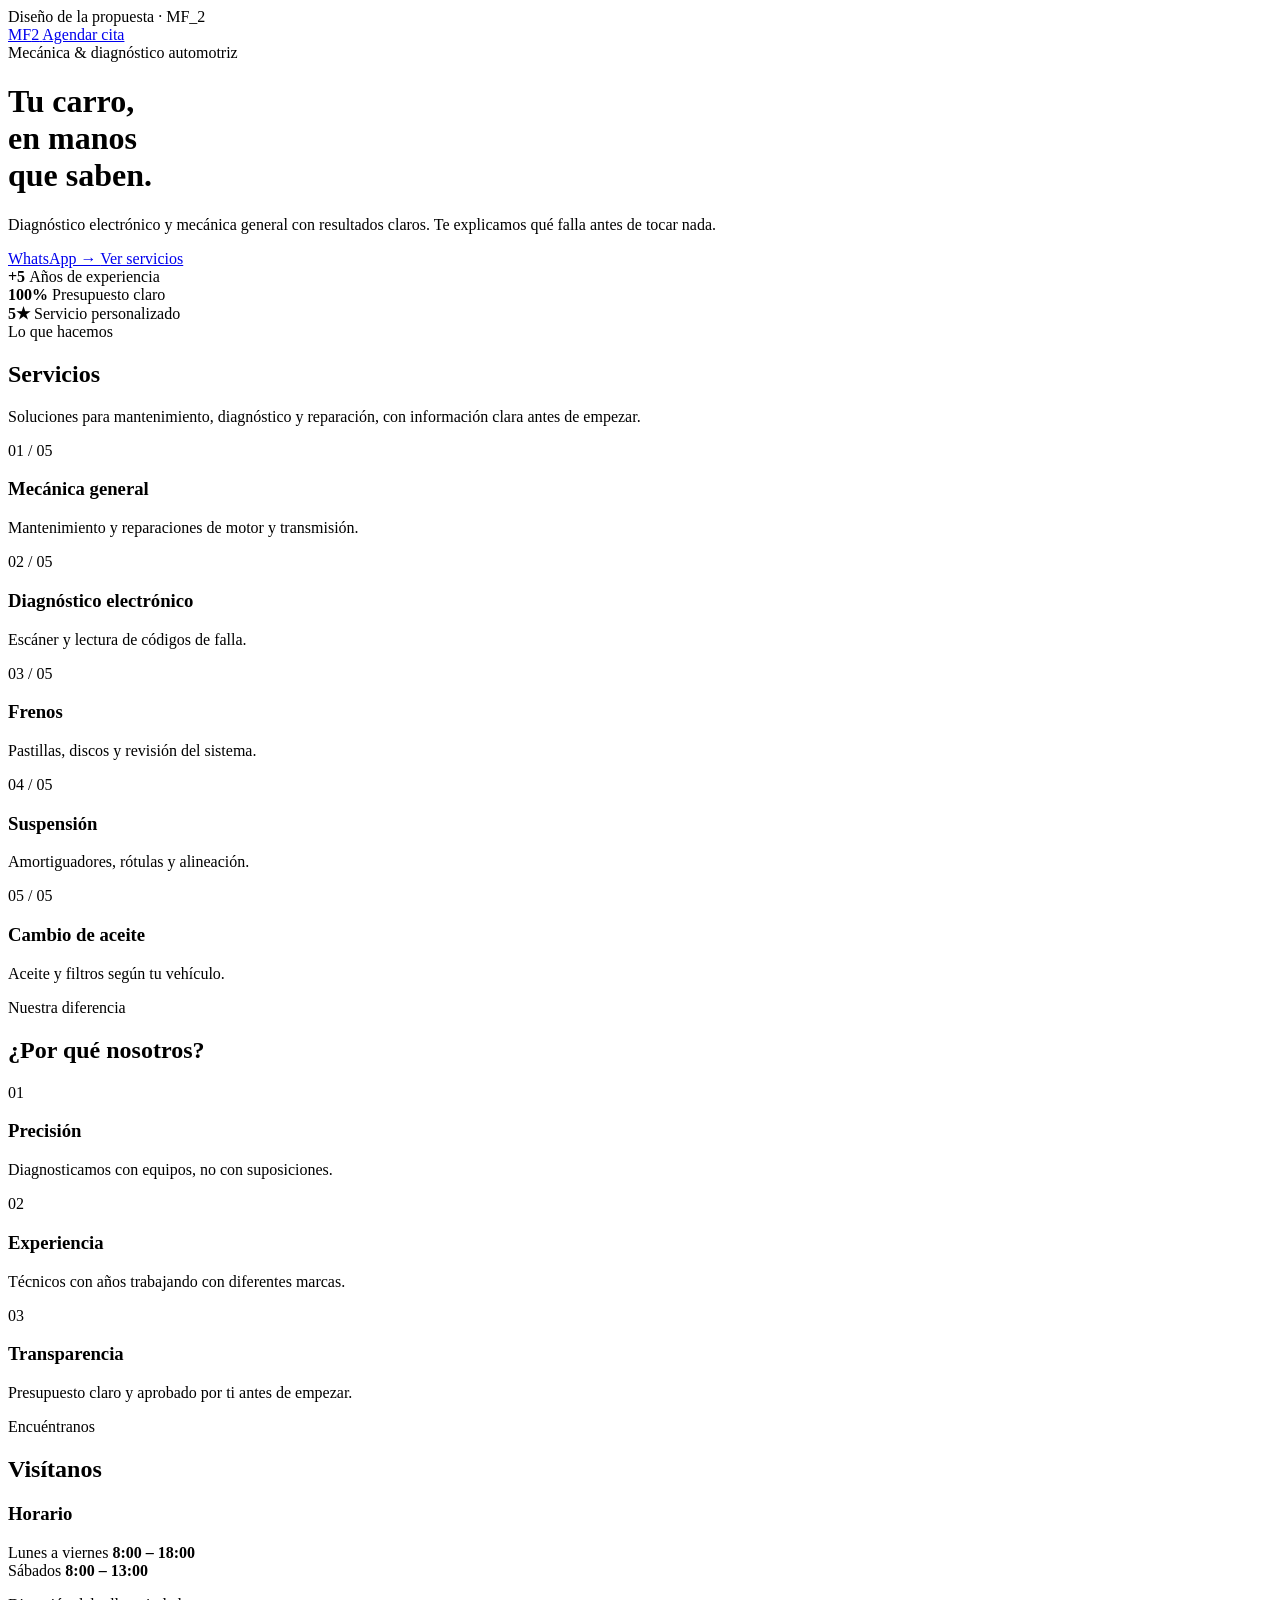
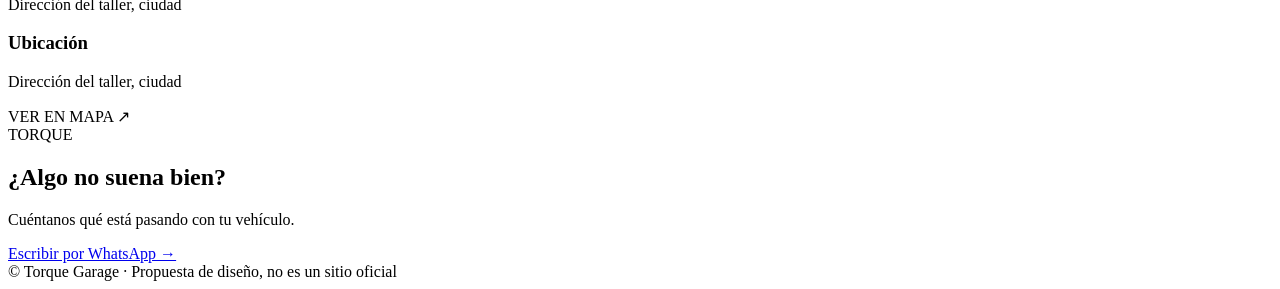
==== Mf2/index.html @ 6dcf3746 "Actualizar index.html con nuevo diseño y agregar archivo style.css" ====
<!DOCTYPE html>
<html lang="es">
<head>
    <meta charset="UTF-8">
    <meta
        name="viewport"
        content="width=device-width, initial-scale=1.0">
    <title>Torque Garage | Taller Automotriz</title>
    <!-- Google Fonts -->
    <link
        href="https://fonts.googleapis.com/css2?family=Barlow+Condensed:ital,wght@1,700;1,800&family=Barlow:wght@400;500;600;700&display=swap"
        rel="stylesheet">

    <!-- ENLACE -->
    <link rel="stylesheet" href="styles/style.css">
    <link rel="icon" href="../Mf2/imagenes/image.svg" type="icons/svg">
</head>
<body>

    <!-- AVISO -->
    <div class="tag">
        Diseño de la propuesta · MF_2
    </div>

    <!-- =========================
         HERO
    ========================== -->
<header class="hero">
    <div class="container">
        <nav class="navbar">
            <a href="#" class="logo">
                    MF<span>2</span>
                    </a>
                <a href="#contacto"
                    class="btn btn-outline">
                    Agendar cita
                    </a>
</nav>
            <div class="hero-content">
                <div class="eyebrow">
                    <span></span>
                    Mecánica & diagnóstico automotriz
                </div>
<h1>
    Tu carro,
    <br>
    en manos
    <br>
    que saben.
</h1>
                <p>
                    Diagnóstico electrónico y mecánica general
                    con resultados claros. Te explicamos qué
                    falla antes de tocar nada.
                </p>
<div class="hero-buttons">
                    <a href="#contacto"class="btn">
                        WhatsApp → 
                    </a>
                    <a href="#servicios"class="btn btn-outline">
                        Ver servicios
                    </a>
</div>

<div class="hero-stats">
<div class="stat">
<strong>
+5
</strong>
<span>
Años de experiencia
</span>
</div>
<div class="stat">

<strong>
100%
</strong>

<span>
 Presupuesto claro
</span>
</div>
                    <div class="stat">
                        <strong>
                            5★
                        </strong>
                        <span>
                            Servicio personalizado
                        </span>
                    </div>
                </div>
            </div>
        </div>
    </header>
    <!-- =========================
         SERVICIOS
    ========================== -->
    <section id="servicios" class="section">
        <div class="container">
            <div class="section-header">
                <div>
                    <div class="section-kicker">
                        Lo que hacemos
                    </div>
                    <h2>
                        Servicios
                    </h2>
                </div>
                <p>
                    Soluciones para mantenimiento,
                    diagnóstico y reparación, con
                    información clara antes de empezar.
                </p>
            </div>
            <div class="services-grid">
                <!-- SERVICIO 1 -->
        <article class="service-card">
                    <div class="service-number">
                        01 / 05
        </div>
<h3>
Mecánica general
</h3>
                    <p>
                        Mantenimiento y reparaciones
                        de motor y transmisión.
                    </p>
                </article>
                <!-- SERVICIO 2 -->

                <article class="service-card">

                    <div class="service-number">
                        02 / 05
                    </div>

                    <h3>
                        Diagnóstico electrónico
                    </h3>

                    <p>
                        Escáner y lectura de códigos
                        de falla.
                    </p>

                </article>



                <!-- SERVICIO 3 -->

                <article class="service-card">

                    <div class="service-number">
                        03 / 05
                    </div>

                    <h3>
                        Frenos
                    </h3>

                    <p>
                        Pastillas, discos y revisión
                        del sistema.
                    </p>

                </article>



                <!-- SERVICIO 4 -->

                <article class="service-card">

                    <div class="service-number">
                        04 / 05
                    </div>

                    <h3>
                        Suspensión
                    </h3>

                    <p>
                        Amortiguadores, rótulas
                        y alineación.
                    </p>

                </article>



                <!-- SERVICIO 5 -->

                <article class="service-card">

                    <div class="service-number">
                        05 / 05
                    </div>

                    <h3>
                        Cambio de aceite
                    </h3>

                    <p>
                        Aceite y filtros según
                        tu vehículo.
                    </p>

                </article>

            </div>

        </div>

    </section>



    <!-- =========================
         POR QUÉ NOSOTROS
    ========================== -->

    <section class="why-section">

        <div class="container">

            <div class="section-header">

                <div>

                    <div class="section-kicker">
                        Nuestra diferencia
                    </div>

                    <h2>
                        ¿Por qué nosotros?
                    </h2>

                </div>

            </div>


            <div class="why-grid">


                <!-- PRECISIÓN -->

                <article class="why-card">

                    <div class="why-icon">
                        01
                    </div>

                    <h3>
                        Precisión
                    </h3>

                    <p>
                        Diagnosticamos con equipos,
                        no con suposiciones.
                    </p>

                </article>



                <!-- EXPERIENCIA -->

                <article class="why-card">

                    <div class="why-icon">
                        02
                    </div>

                    <h3>
                        Experiencia
                    </h3>

                    <p>
                        Técnicos con años trabajando
                        con diferentes marcas.
                    </p>

                </article>



                <!-- TRANSPARENCIA -->

                <article class="why-card">

                    <div class="why-icon">
                        03
                    </div>

                    <h3>
                        Transparencia
                    </h3>

                    <p>
                        Presupuesto claro y aprobado
                        por ti antes de empezar.
                    </p>

                </article>

            </div>

        </div>

    </section>



    <!-- =========================
         UBICACIÓN
    ========================== -->

    <section class="section">

        <div class="container">

            <div class="section-header">

                <div>

                    <div class="section-kicker">
                        Encuéntranos
                    </div>

                    <h2>
                        Visítanos
                    </h2>

                </div>

            </div>


            <div class="location-grid">


                <!-- HORARIO -->

                <div class="location-card">

                    <h3>
                        Horario
                    </h3>


                    <div class="hours-row">

                        <span>
                            Lunes a viernes
                        </span>

                        <strong>
                            8:00 – 18:00
                        </strong>

                    </div>


                    <div class="hours-row">

                        <span>
                            Sábados
                        </span>

                        <strong>
                            8:00 – 13:00
                        </strong>

                    </div>


                    <p class="address">
                        Dirección del taller,
                        ciudad
                    </p>

                </div>



                <!-- MAPA -->

                <div class="location-card">

                    <h3>
                        Ubicación
                    </h3>

                    <p>
                        Dirección del taller, ciudad
                    </p>


                    <div class="map">

                        <span>
                            VER EN MAPA ↗
                        </span>

                    </div>

                </div>

            </div>

        </div>

    </section>



    <!-- =========================
         CTA
    ========================== -->

    <section
        id="contacto"
        class="contact-section"
    >

        <div class="contact-background">
            TORQUE
        </div>


        <div class="contact-content">

            <h2>
                ¿Algo no suena bien?
            </h2>

            <p>
                Cuéntanos qué está pasando
                con tu vehículo.
            </p>


            <a
                href="#"
                class="btn btn-dark"
            >
                Escribir por WhatsApp →
            </a>

        </div>

    </section>



    <!-- =========================
         FOOTER
    ========================== -->

    <footer>

        © Torque Garage ·
        Propuesta de diseño,
        no es un sitio oficial

    </footer>


</body>
</html>
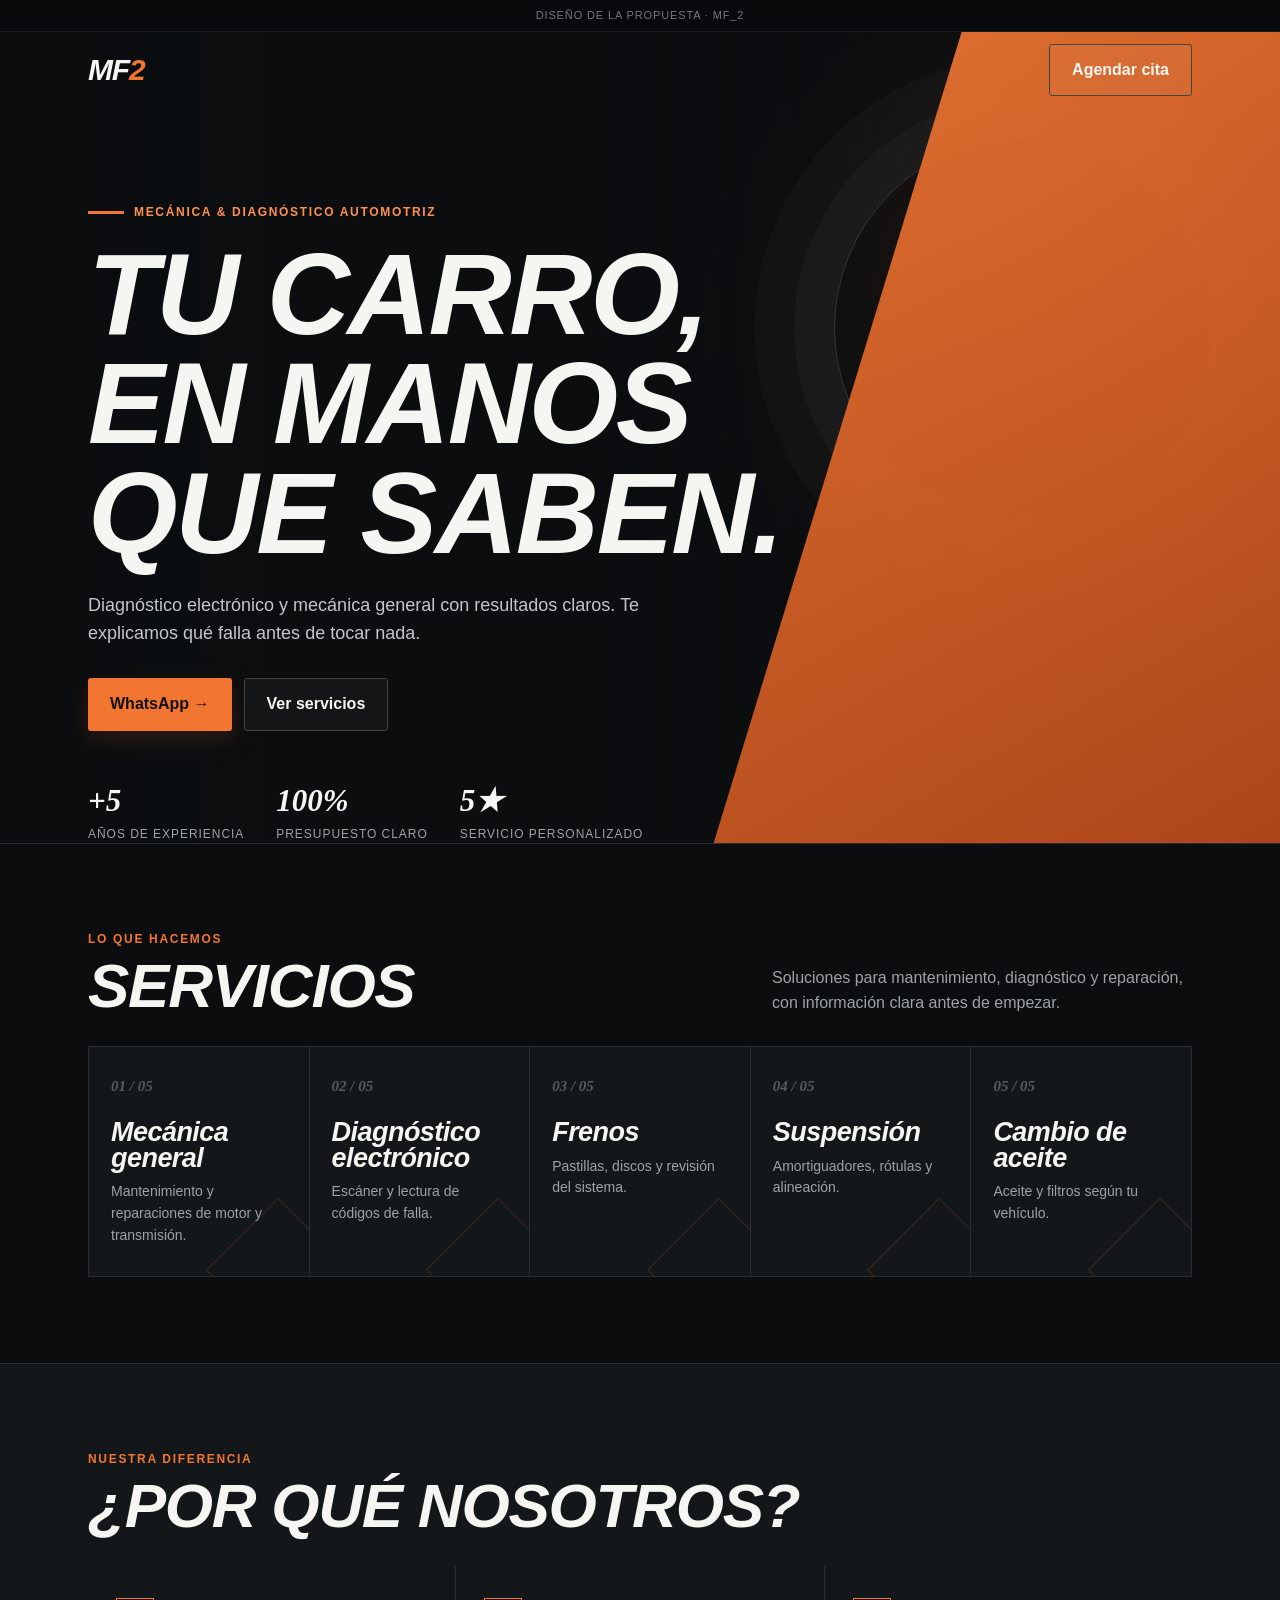
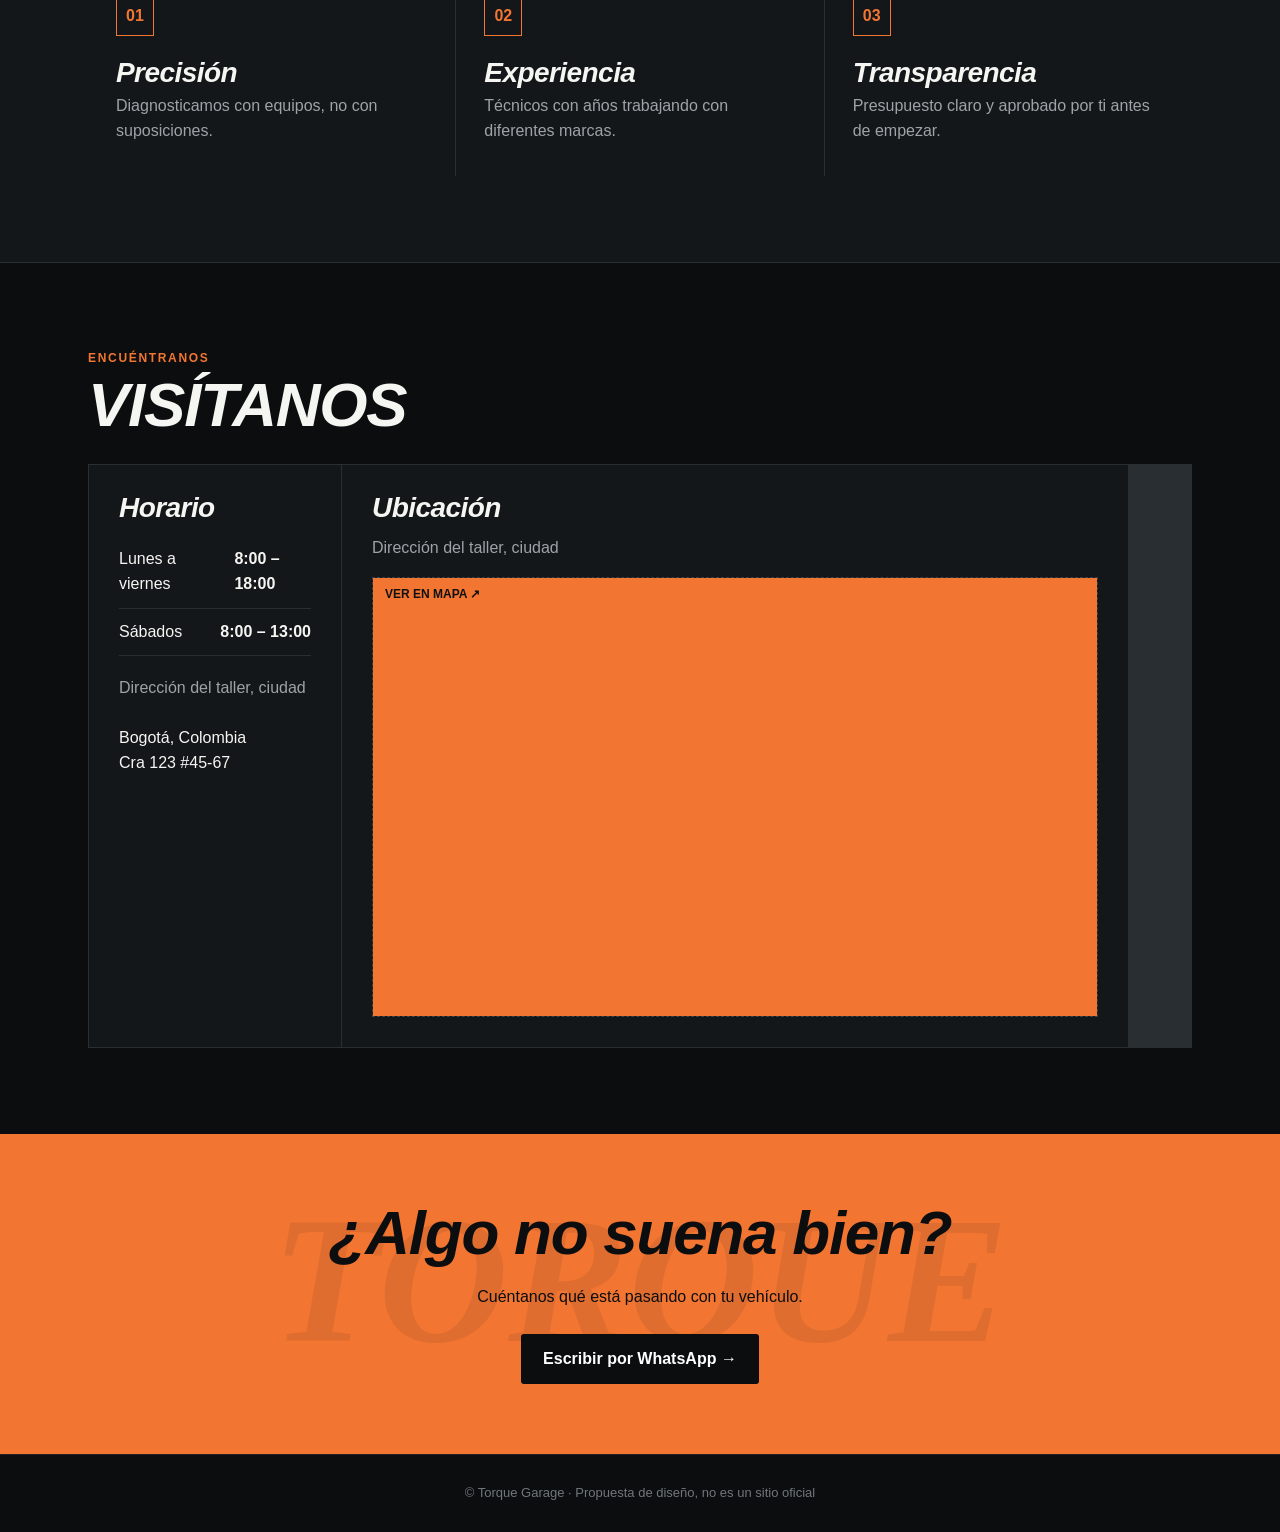
==== commit 0683931e: "Agregar información de dirección y mapa en index.html; crear archivo style.css con estilos básicos" ====
--- a/Mf2/index.html
+++ b/Mf2/index.html
@@ -375,13 +375,13 @@
                         </strong>
 
                     </div>
-
-
                     <p class="address">
                         Dirección del taller,
                         ciudad
                     </p>
-
+<br>
+Bogotá, Colombia <br>
+Cra 123 #45-67
                 </div>
 
 
@@ -402,7 +402,7 @@
                     <div class="map">
 
                         <span>
-                            VER EN MAPA ↗
+                            VER EN MAPA ↗ <iframe src="https://www.google.com/maps/embed?pb=!1m18!1m12!1m3!1d1988.3838237009804!2d-74.07922847239607!3d4.635493489822781!2m3!1f0!2f0!3f0!3m2!1i1024!2i768!4f13.1!3m3!1m2!1s0x8e3f9b5182e9b003%3A0x90d0dc656c34ad9d!2sParque%20Belalc%C3%A1zar%202!5e0!3m2!1ses!2sco!4v1790888974955!5m2!1ses!2sco" width="700" height="400" style="border:0;" allowfullscreen="" loading="lazy" referrerpolicy="strict-origin-when-cross-origin"></iframe>
                         </span>
 
                     </div>
@@ -443,15 +443,10 @@
             </p>
 
 
-            <a
-                href="#"
-                class="btn btn-dark"
-            >
+            <a href="https://www.google.com/?hl=es"class="btn btn-dark">
                 Escribir por WhatsApp →
             </a>
-
-        </div>
-
+        </div>
     </section>
 
 
--- a/Mf2/styles/style.css
+++ b/Mf2/styles/style.css
@@ -0,0 +1,1244 @@
+/* =========================================
+   VARIABLES
+========================================= */
+
+:root {
+
+    --bg: #0b0d0f;
+
+    --panel: #14171a;
+
+    --panel-light: #191d21;
+
+    --text: #f5f5f2;
+
+    --muted: #9da3a8;
+
+    --orange: #f27632;
+
+    --orange-light: #ff914d;
+
+    --line: #292e33;
+
+    --dark: #0b0d0f;
+
+    --max-width: 1160px;
+}
+
+
+/* =========================================
+   RESET
+========================================= */
+
+* {
+    box-sizing: border-box;
+    margin: 0;
+    padding: 0;
+}
+
+
+html {
+    scroll-behavior: smooth;
+    scroll-padding-top: 80px;
+}
+
+
+body {
+
+    background: var(--bg);
+
+    color: var(--text);
+
+    font-family:
+        'Barlow',
+        Arial,
+        sans-serif;
+
+    font-size: 16px;
+
+    line-height: 1.55;
+}
+
+
+a {
+    text-decoration: none;
+    color: inherit;
+}
+
+
+img {
+    max-width: 100%;
+    display: block;
+}
+
+
+/* =========================================
+   TYPOGRAPHY
+========================================= */
+
+h1,
+h2,
+h3 {
+
+    font-family:
+        'Barlow Condensed',
+        Arial Narrow,
+        sans-serif;
+
+    font-style: italic;
+
+    font-weight: 800;
+
+    line-height: .95;
+
+    letter-spacing: -.02em;
+}
+
+
+/* =========================================
+   CONTAINER
+========================================= */
+
+.container {
+
+    width: 100%;
+
+    max-width: var(--max-width);
+
+    margin: 0 auto;
+
+    padding-left: 28px;
+    padding-right: 28px;
+}
+
+
+/* =========================================
+   TOP TAG
+========================================= */
+
+.tag {
+
+    background: #08090a;
+
+    color: #73797e;
+
+    text-align: center;
+
+    text-transform: uppercase;
+
+    letter-spacing: .08em;
+
+    font-size: 11px;
+
+    padding: 7px;
+
+    border-bottom:
+        1px solid #1b1e21;
+}
+
+
+/* =========================================
+   NAVBAR
+========================================= */
+
+.navbar {
+
+    height: 76px;
+
+    display: flex;
+
+    align-items: center;
+
+    justify-content: space-between;
+
+    position: relative;
+
+    z-index: 10;
+}
+
+
+.logo {
+
+    font-family:
+        'Barlow Condensed',
+        sans-serif;
+
+    font-style: italic;
+
+    font-weight: 800;
+
+    font-size: 30px;
+
+    letter-spacing: -.04em;
+}
+
+
+.logo span {
+
+    color: var(--orange);
+}
+
+
+/* =========================================
+   BUTTONS
+========================================= */
+
+.btn {
+
+    display: inline-flex;
+
+    align-items: center;
+
+    justify-content: center;
+
+    gap: 8px;
+
+    padding:
+        13px 22px;
+
+    background: var(--orange);
+
+    color: #111;
+
+    border-radius: 3px;
+
+    font-weight: 700;
+
+    transition:
+        .2s ease;
+
+    box-shadow:
+        0 8px 24px
+        rgba(242,118,50,.15);
+}
+
+
+.btn:hover {
+
+    background:
+        var(--orange-light);
+
+    transform:
+        translateY(-2px);
+}
+
+
+.btn-outline {
+
+    background:
+        rgba(255,255,255,.03);
+
+    color: var(--text);
+
+    border:
+        1px solid #444;
+
+    box-shadow: none;
+}
+
+
+.btn-outline:hover {
+
+    background: #22272b;
+}
+
+
+.btn-dark {
+
+    background:
+        var(--dark);
+
+    color: white;
+
+    box-shadow: none;
+}
+
+
+/* =========================================
+   HERO
+========================================= */
+
+.hero {
+
+    position: relative;
+
+    overflow: hidden;
+
+    min-height: 620px;
+
+    border-bottom:
+        1px solid var(--line);
+
+    background:
+
+        linear-gradient(
+            90deg,
+            rgba(11,13,15,.98) 0%,
+            rgba(11,13,15,.90) 48%,
+            rgba(11,13,15,.20) 100%
+        ),
+
+        radial-gradient(
+            circle at 82% 35%,
+            rgba(242,118,50,.20),
+            transparent 30%
+        );
+}
+
+
+/* ORANGE SHAPE */
+
+.hero::after {
+
+    content: "";
+
+    position: absolute;
+
+    right: -10%;
+
+    top: 0;
+
+    bottom: -15%;
+
+    width: 46%;
+
+    background:
+        linear-gradient(
+            145deg,
+            var(--orange),
+            #b84717
+        );
+
+    transform:
+        skewX(-17deg);
+
+    opacity: .9;
+}
+
+
+/* CIRCLES */
+
+.hero::before {
+
+    content: "";
+
+    position: absolute;
+
+    right: 5%;
+
+    top: 105px;
+
+    width: 380px;
+
+    height: 380px;
+
+    border:
+        1px solid
+        rgba(255,255,255,.16);
+
+    border-radius: 50%;
+
+    box-shadow:
+
+        0 0 0 40px
+        rgba(255,255,255,.025),
+
+        0 0 0 80px
+        rgba(255,255,255,.018);
+}
+
+
+.hero-content {
+
+    position: relative;
+
+    z-index: 5;
+
+    max-width: 760px;
+
+    padding-top: 95px;
+}
+
+
+/* =========================================
+   EYEBROW
+========================================= */
+
+.eyebrow {
+
+    display: flex;
+
+    align-items: center;
+
+    gap: 10px;
+
+    color:
+        var(--orange-light);
+
+    text-transform: uppercase;
+
+    letter-spacing: .14em;
+
+    font-size: 12px;
+
+    font-weight: 700;
+
+    margin-bottom: 18px;
+}
+
+
+.eyebrow span {
+
+    width: 36px;
+
+    height: 3px;
+
+    background:
+        var(--orange);
+}
+
+
+/* =========================================
+   HERO TITLE
+========================================= */
+
+.hero h1 {
+
+    font-size:
+        clamp(
+            64px,
+            9vw,
+            116px
+        );
+
+    max-width: 8em;
+
+    text-transform: uppercase;
+}
+
+
+.hero p {
+
+    max-width: 590px;
+
+    margin:
+        24px 0 30px;
+
+    color: #c3c7ca;
+
+    font-size: 18px;
+}
+
+
+/* =========================================
+   HERO BUTTONS
+========================================= */
+
+.hero-buttons {
+
+    display: flex;
+
+    flex-wrap: wrap;
+
+    gap: 12px;
+}
+
+
+/* =========================================
+   HERO STATS
+========================================= */
+
+.hero-stats {
+
+    display: flex;
+
+    gap: 32px;
+
+    margin-top: 46px;
+}
+
+
+.stat strong {
+
+    display: block;
+
+    font-family:
+        'Barlow Condensed';
+
+    font-style: italic;
+
+    font-size: 31px;
+}
+
+
+.stat span {
+
+    display: block;
+
+    color:
+        var(--muted);
+
+    font-size: 12px;
+
+    text-transform: uppercase;
+
+    letter-spacing: .08em;
+}
+
+
+/* =========================================
+   SECTIONS
+========================================= */
+
+.section {
+
+    padding:
+        86px 0;
+}
+
+
+.section-header {
+
+    display: flex;
+
+    justify-content:
+        space-between;
+
+    align-items:
+        flex-end;
+
+    gap: 30px;
+
+    margin-bottom: 30px;
+}
+
+
+.section-kicker {
+
+    color:
+        var(--orange);
+
+    font-size: 12px;
+
+    font-weight: 700;
+
+    text-transform: uppercase;
+
+    letter-spacing: .14em;
+
+    margin-bottom: 8px;
+}
+
+
+.section-header h2 {
+
+    font-size:
+        clamp(
+            42px,
+            6vw,
+            62px
+        );
+
+    text-transform:
+        uppercase;
+}
+
+
+.section-header > p {
+
+    max-width: 420px;
+
+    color:
+        var(--muted);
+
+    margin: 0;
+}
+
+
+/* =========================================
+   SERVICES
+========================================= */
+
+.services-grid {
+
+    display: grid;
+
+    grid-template-columns:
+        repeat(5, 1fr);
+
+    gap: 1px;
+
+    background:
+        var(--line);
+
+    border:
+        1px solid var(--line);
+}
+
+
+.service-card {
+
+    position: relative;
+
+    background:
+        var(--panel);
+
+    padding:
+        28px 22px 30px;
+
+    min-height: 190px;
+
+    overflow: hidden;
+
+    transition:
+        .2s ease;
+}
+
+
+.service-card:hover {
+
+    background:
+        var(--panel-light);
+
+    transform:
+        translateY(-4px);
+}
+
+
+.service-card::after {
+
+    content: "";
+
+    position: absolute;
+
+    right: -20px;
+
+    bottom: -45px;
+
+    width: 100px;
+
+    height: 100px;
+
+    border:
+        1px solid
+        rgba(242,118,50,.18);
+
+    transform:
+        rotate(45deg);
+}
+
+
+.service-number {
+
+    color:
+        #555d63;
+
+    font-family:
+        'Barlow Condensed';
+
+    font-size: 15px;
+
+    font-weight: 800;
+
+    font-style: italic;
+
+    margin-bottom: 22px;
+}
+
+
+.service-card h3 {
+
+    font-size: 27px;
+
+    margin-bottom: 10px;
+}
+
+
+.service-card p {
+
+    color:
+        var(--muted);
+
+    font-size: 14px;
+}
+
+
+/* =========================================
+   WHY SECTION
+========================================= */
+
+.why-section {
+
+    background:
+        var(--panel);
+
+    border-top:
+        1px solid var(--line);
+
+    border-bottom:
+        1px solid var(--line);
+
+    padding:
+        86px 0;
+}
+
+
+.why-grid {
+
+    display: grid;
+
+    grid-template-columns:
+        repeat(3, 1fr);
+
+    gap: 1px;
+
+    background:
+        var(--line);
+}
+
+
+.why-card {
+
+    background:
+        var(--panel);
+
+    padding:
+        32px 28px;
+
+    min-height: 190px;
+}
+
+
+.why-icon {
+
+    width: 38px;
+
+    height: 38px;
+
+    display: grid;
+
+    place-items: center;
+
+    border:
+        1px solid
+        var(--orange);
+
+    color:
+        var(--orange);
+
+    font-weight: 800;
+
+    margin-bottom: 24px;
+}
+
+
+.why-card h3 {
+
+    font-size: 28px;
+
+    margin-bottom: 8px;
+}
+
+
+.why-card p {
+
+    color:
+        var(--muted);
+}
+
+
+/* =========================================
+   LOCATION
+========================================= */
+
+.location-grid {
+
+    display: grid;
+
+    grid-template-columns:
+        .8fr 1.2fr;
+
+    gap: 1px;
+
+    background:
+        var(--line);
+
+    border:
+        1px solid var(--line);
+}
+
+
+.location-card {
+
+    background:
+        var(--panel);
+
+    padding: 30px;
+}
+
+
+.location-card h3 {
+
+    font-size: 28px;
+
+    margin-bottom: 14px;
+}
+
+
+.location-card > p {
+
+    color:
+        var(--muted);
+}
+
+
+.hours-row {
+
+    display: flex;
+
+    justify-content:
+        space-between;
+
+    gap: 20px;
+
+    padding:
+        11px 0;
+
+    border-bottom:
+        1px solid var(--line);
+}
+
+
+.hours-row strong {
+
+    color:
+        var(--text);
+}
+
+
+.address {
+
+    margin-top:
+        20px;
+}
+
+
+/* =========================================
+   MAP
+========================================= */
+
+.map {
+
+    min-height: 210px;
+
+    display: grid;
+
+    place-items: center;
+
+    position: relative;
+
+    overflow: hidden;
+
+    margin-top: 16px;
+
+    border:
+        1px dashed #3a4045;
+
+    background:
+        linear-gradient(
+            135deg,
+            #111416,
+            #171b1e
+        );
+}
+
+
+.map::before {
+
+    content: "";
+
+    position: absolute;
+
+    width: 240px;
+
+    height: 240px;
+
+    border:
+        1px solid #252a2e;
+
+    border-radius: 50%;
+}
+
+
+.map span {
+
+    position: relative;
+
+    background:
+        var(--orange);
+
+    color:
+        #111;
+
+    padding:
+        7px 12px;
+
+    font-size: 12px;
+
+    font-weight: 700;
+}
+
+
+/* =========================================
+   CONTACT CTA
+========================================= */
+
+.contact-section {
+
+    position: relative;
+
+    overflow: hidden;
+
+    text-align: center;
+
+    padding:
+        70px 20px;
+
+    background:
+        var(--orange);
+
+    color:
+        var(--dark);
+}
+
+
+.contact-background {
+
+    position: absolute;
+
+    left: 50%;
+
+    top: 50%;
+
+    transform:
+        translate(-50%, -55%);
+
+    font-family:
+        'Barlow Condensed';
+
+    font-size: 180px;
+
+    font-weight: 900;
+
+    font-style: italic;
+
+    opacity: .08;
+
+    white-space: nowrap;
+}
+
+
+.contact-content {
+
+    position: relative;
+
+    z-index: 2;
+}
+
+
+.contact-content h2 {
+
+    font-size:
+        clamp(
+            42px,
+            6vw,
+            62px
+        );
+
+    margin-bottom: 22px;
+}
+
+
+.contact-content p {
+
+    margin-bottom: 24px;
+}
+
+
+/* =========================================
+   FOOTER
+========================================= */
+
+footer {
+
+    padding:
+        28px 0;
+
+    text-align: center;
+
+    color:
+        #70777c;
+
+    font-size: 13px;
+
+    border-top:
+        1px solid #202428;
+}
+
+
+/* =========================================
+   TABLET
+========================================= */
+
+@media(max-width: 900px) {
+
+    .services-grid {
+
+        grid-template-columns:
+            repeat(2, 1fr);
+    }
+
+
+    .service-card:last-child {
+
+        grid-column:
+            span 2;
+    }
+
+
+    .why-grid {
+
+        grid-template-columns:
+            1fr;
+    }
+
+
+    .location-grid {
+
+        grid-template-columns:
+            1fr;
+    }
+
+
+    .hero::after {
+
+        width: 42%;
+
+        opacity: .65;
+    }
+
+
+    .hero::before {
+
+        right: -80px;
+    }
+}
+
+
+/* =========================================
+   MOBILE
+========================================= */
+
+@media(max-width: 600px) {
+
+    .container {
+
+        padding-left: 18px;
+
+        padding-right: 18px;
+    }
+
+
+    .navbar {
+
+        height: 68px;
+    }
+
+
+    .logo {
+
+        font-size: 26px;
+    }
+
+
+    .navbar .btn {
+
+        font-size: 13px;
+
+        padding:
+            10px 13px;
+    }
+
+
+    .hero {
+
+        min-height: auto;
+
+        padding-bottom: 58px;
+    }
+
+
+    .hero-content {
+
+        padding-top: 62px;
+    }
+
+
+    .hero::after {
+
+        right: -35%;
+
+        width: 75%;
+
+        opacity: .25;
+    }
+
+
+    .hero::before {
+
+        display: none;
+    }
+
+
+    .hero h1 {
+
+        font-size:
+            clamp(
+                55px,
+                17vw,
+                82px
+            );
+    }
+
+
+    .hero p {
+
+        font-size: 16px;
+    }
+
+
+    .hero-stats {
+
+        gap: 22px;
+
+        margin-top: 34px;
+    }
+
+
+    .stat strong {
+
+        font-size: 26px;
+    }
+
+
+    .section,
+    .why-section {
+
+        padding:
+            62px 0;
+    }
+
+
+    .section-header {
+
+        display: block;
+    }
+
+
+    .section-header > p {
+
+        margin-top: 14px;
+    }
+
+
+    .services-grid {
+
+        grid-template-columns:
+            1fr;
+    }
+
+
+    .service-card:last-child {
+
+        grid-column:
+            auto;
+    }
+
+
+    .service-card {
+
+        min-height: 160px;
+    }
+
+
+    .why-card {
+
+        min-height: auto;
+
+        padding:
+            27px 22px;
+    }
+
+
+    .location-card {
+
+        padding: 24px;
+    }
+
+
+    .hours-row {
+
+        font-size: 14px;
+    }
+
+
+    .contact-section {
+
+        padding:
+            58px 18px;
+    }
+
+
+    .contact-background {
+
+        font-size:
+            100px;
+    }
+}
+
+
+/* =========================================
+   REDUCED MOTION
+========================================= */
+
+@media(prefers-reduced-motion: reduce) {
+
+    html {
+
+        scroll-behavior:
+            auto;
+    }
+
+
+    .btn,
+    .service-card {
+
+        transition:
+            none;
+    }
+}
+
+
+/* =========================================
+   FOCUS
+========================================= */
+
+a:focus-visible {
+
+    outline:
+        3px solid
+        var(--orange);
+
+    outline-offset:
+        3px;
+}
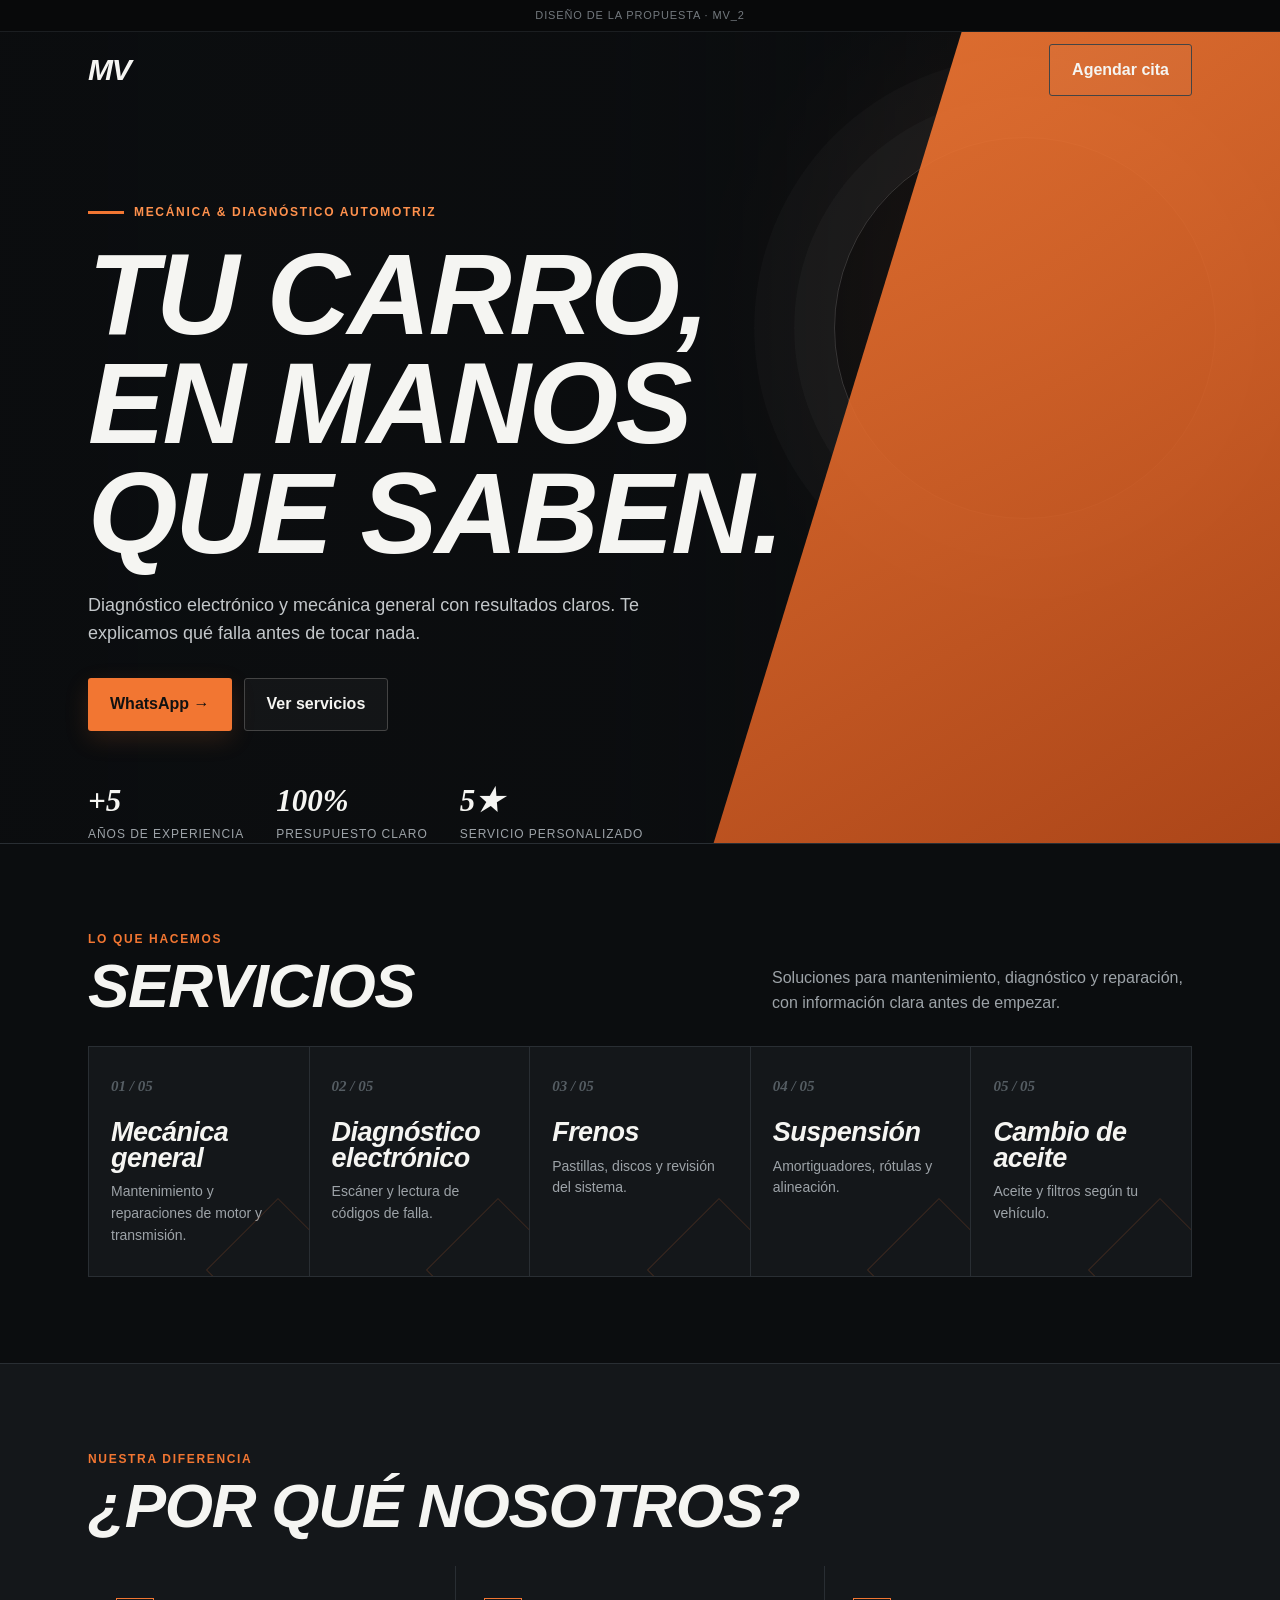
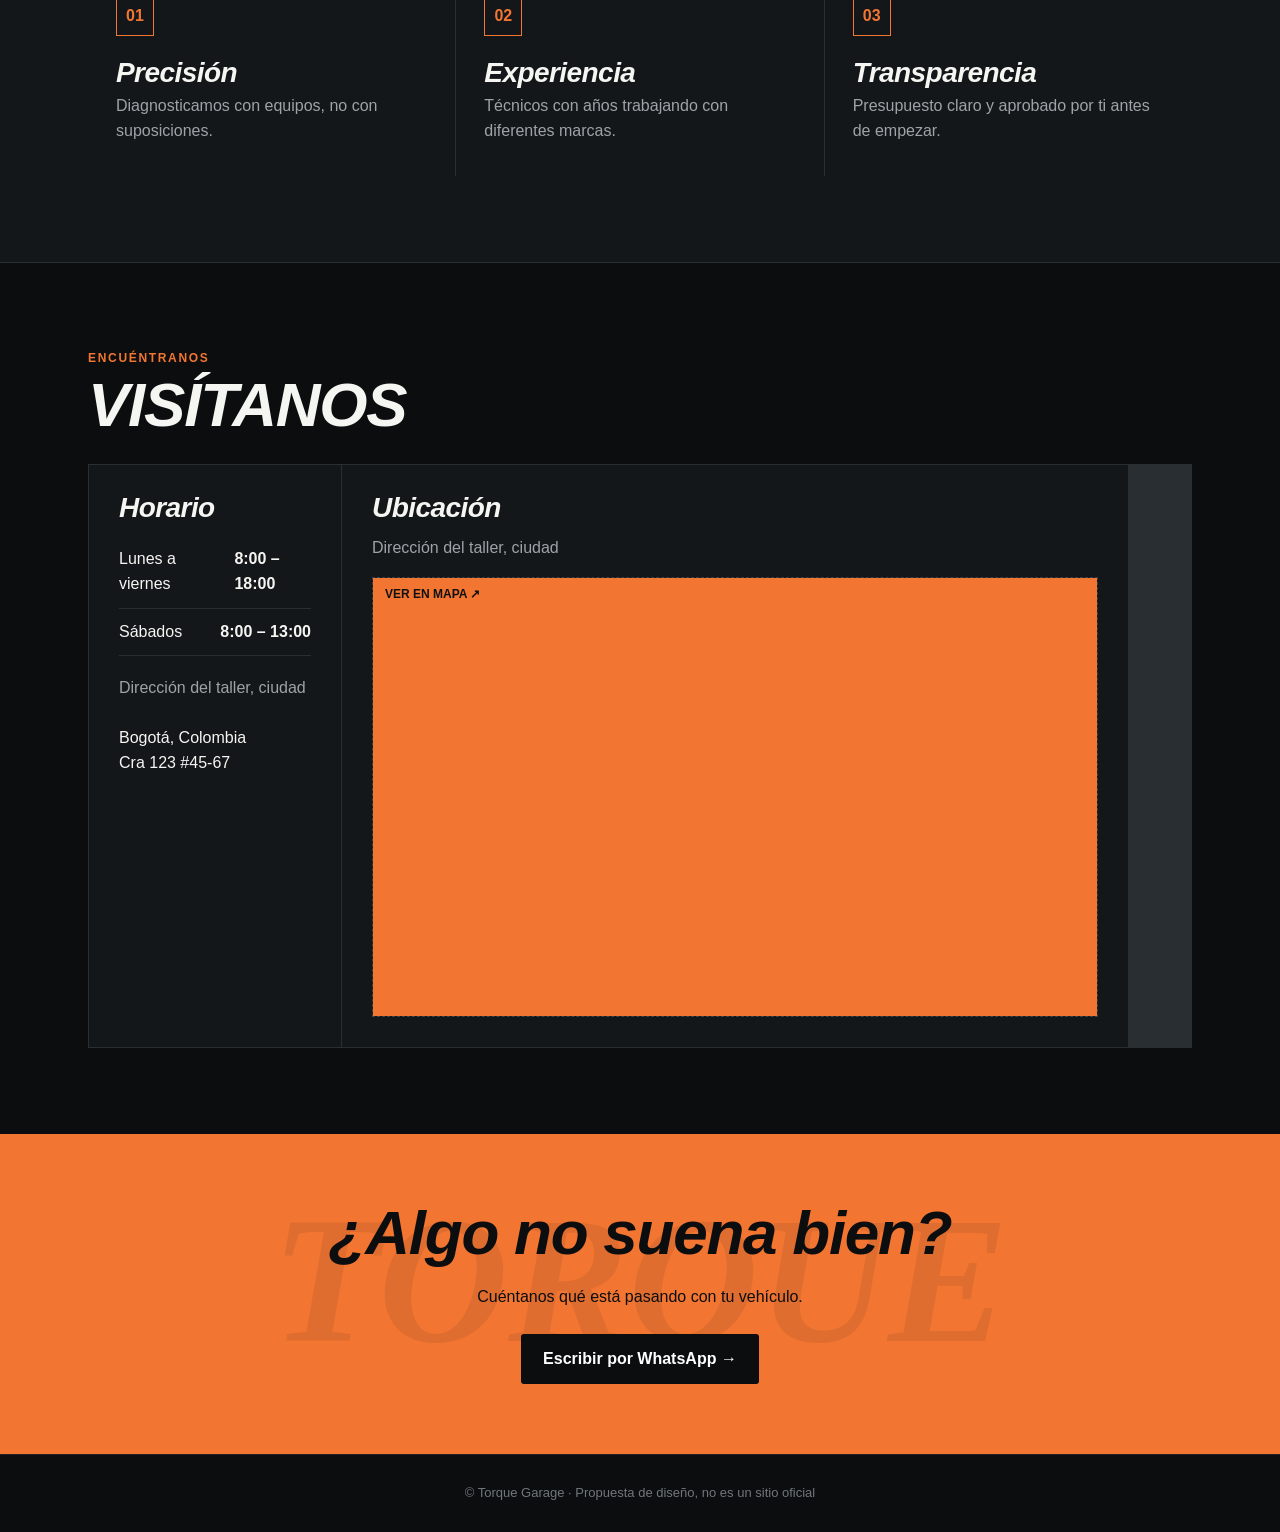
==== commit ba5ce226: "Corregir el nombre de la propuesta de "MF_2" a "MV_2" en el aviso y el logo de la barra de navegació" ====
--- a/Mf2/index.html
+++ b/Mf2/index.html
@@ -13,13 +13,13 @@
 
     <!-- ENLACE -->
     <link rel="stylesheet" href="styles/style.css">
-    <link rel="icon" href="../Mf2/imagenes/image.svg" type="icons/svg">
+    <link rel="icon" href="../Mf2/imagenes/image.svg" type="icon/svg">
 </head>
 <body>
 
     <!-- AVISO -->
     <div class="tag">
-        Diseño de la propuesta · MF_2
+        Diseño de la propuesta · MV_2
     </div>
 
     <!-- =========================
@@ -29,7 +29,7 @@
     <div class="container">
         <nav class="navbar">
             <a href="#" class="logo">
-                    MF<span>2</span>
+                    MV<span></span>
                     </a>
                 <a href="#contacto"
                     class="btn btn-outline">
--- a/Mf2/styles/style.css
+++ b/Mf2/styles/style.css
@@ -1241,4 +1241,18 @@
 
     outline-offset:
         3px;
-}+}
+
+/* video background */
+.hero.container {
+video {
+    position: absolute;
+    top: 0;
+    left: 0;
+    width: 100%;
+    height: 100%;
+    object-fit: cover;
+    z-index: -1;
+}
+   
+}
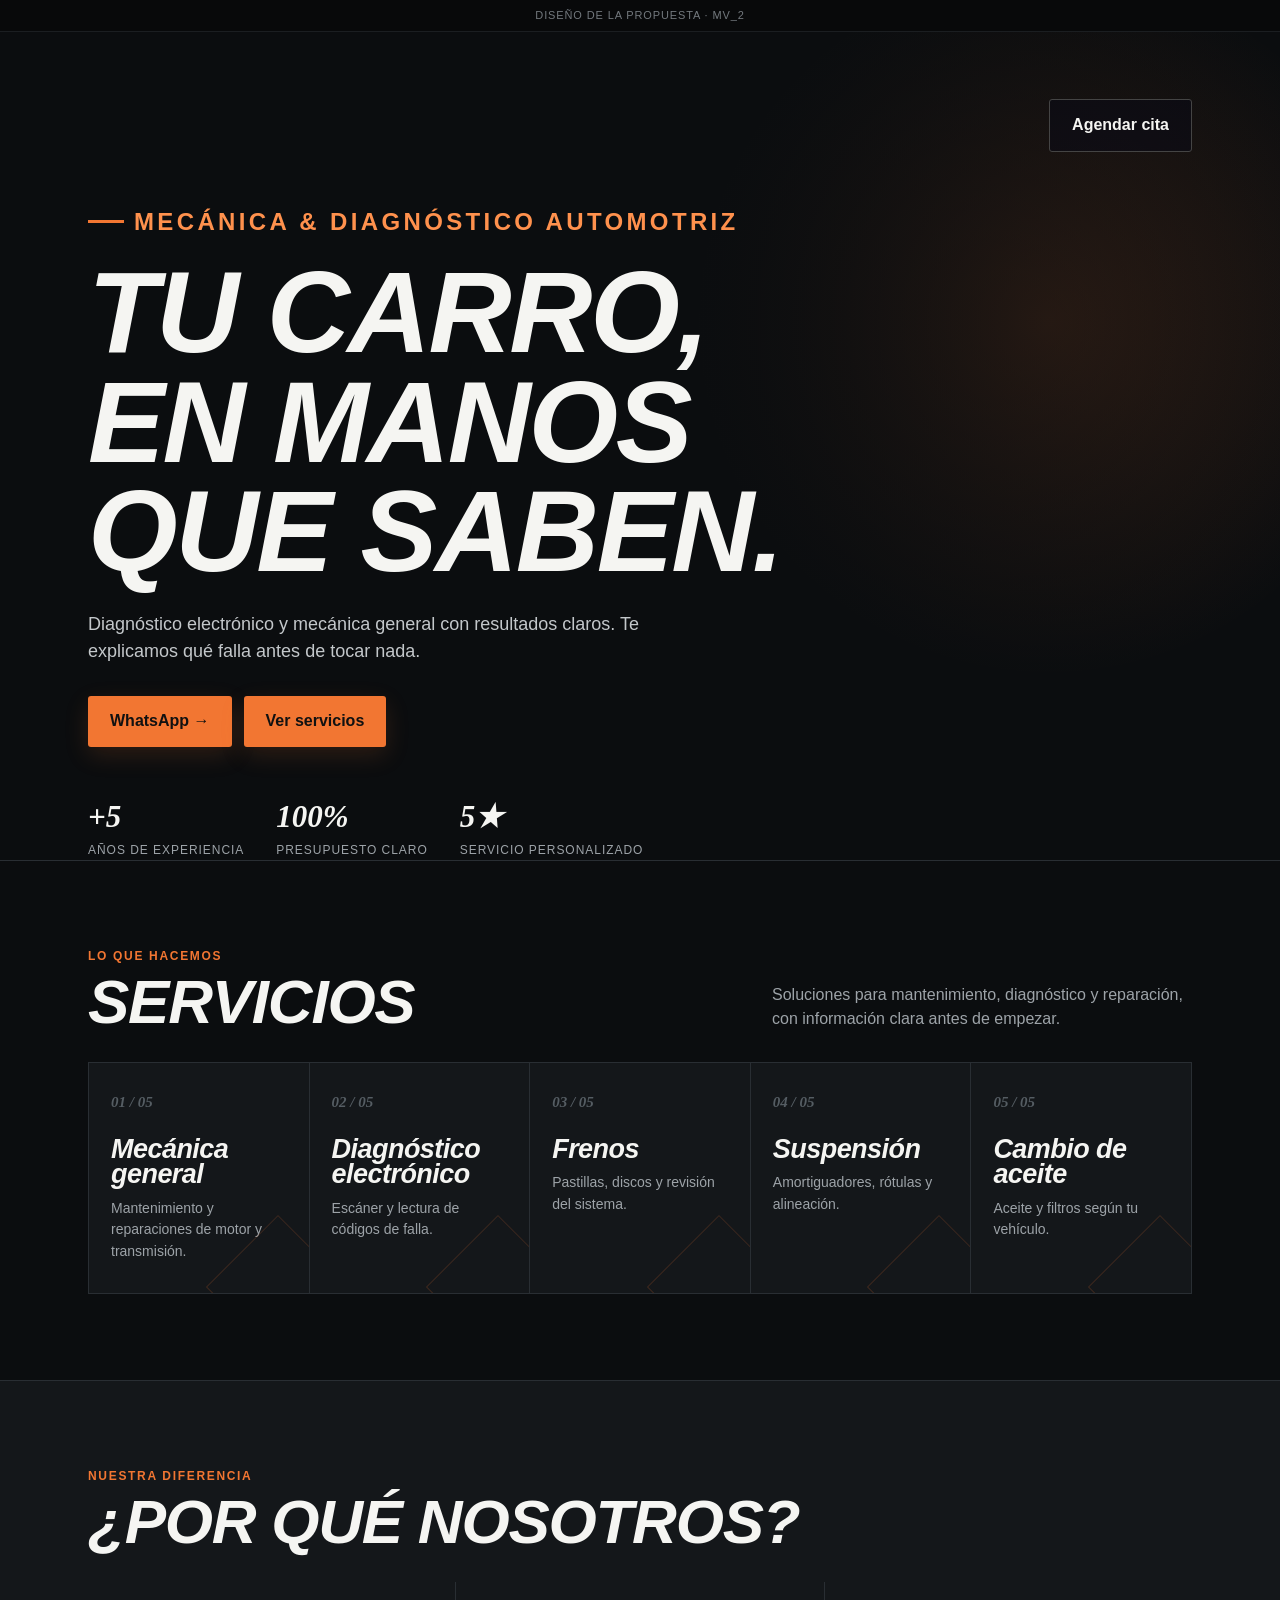
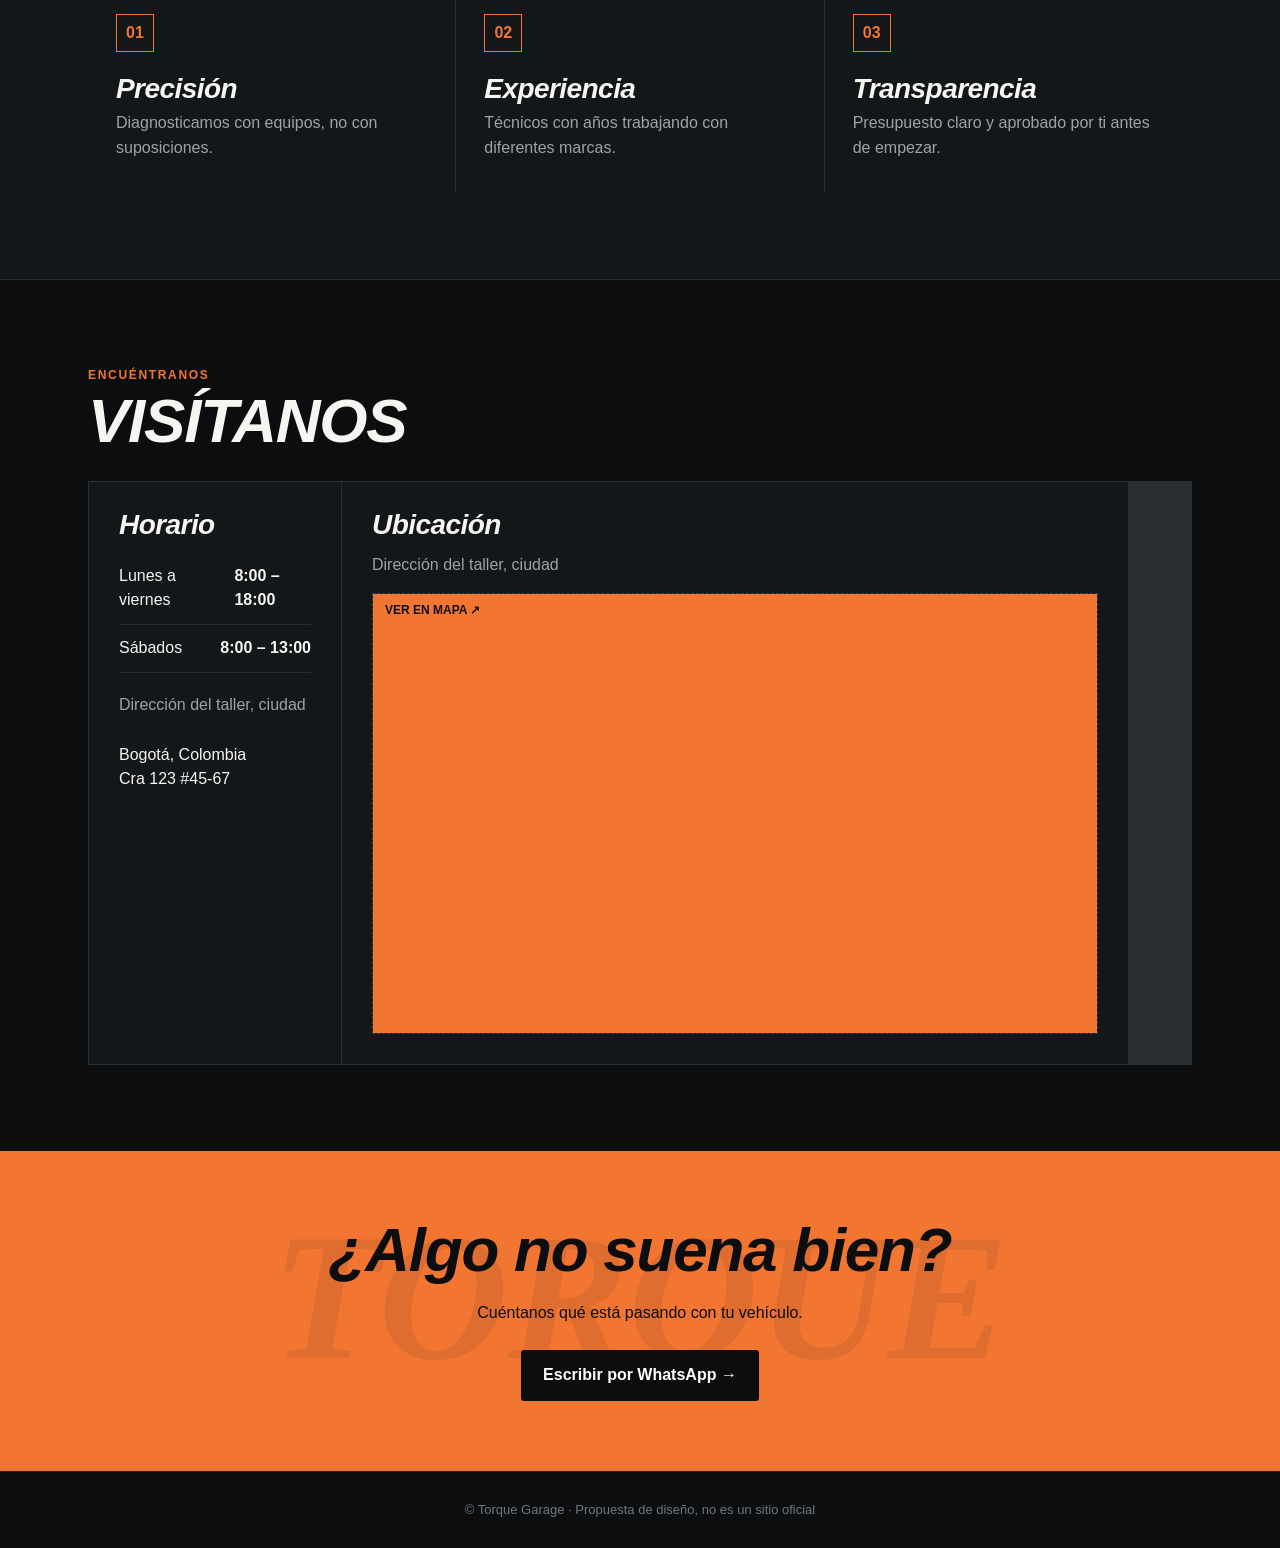
==== commit 383bc012: "Add UHD video files for enhanced media content - Added new video file: 14514799-uhd_3840_2160_25fps." ====
--- a/Mf2/index.html
+++ b/Mf2/index.html
@@ -26,10 +26,24 @@
          HERO
     ========================== -->
 <header class="hero">
+
+<video 
+class="hero-video"
+autoplay
+muted
+loop
+playsinline>
+<source src="../Mf2/imagenes/videos/8987271-uhd_3840_2160_30fps.mp4" type="video/mp4">
+
+</video>
+
+<div class ="hero-overlay"></div>
+
+
     <div class="container">
         <nav class="navbar">
             <a href="#" class="logo">
-                    MV<span></span>
+                  <!--mv--> <span></span>
                     </a>
                 <a href="#contacto"
                     class="btn btn-outline">
@@ -57,9 +71,11 @@
                     <a href="#contacto"class="btn">
                         WhatsApp → 
                     </a>
-                    <a href="#servicios"class="btn btn-outline">
+                    <a href="#servicios"class="btn btn-outline1">
                         Ver servicios
                     </a>
+
+
 </div>
 
 <div class="hero-stats">
--- a/Mf2/styles/style.css
+++ b/Mf2/styles/style.css
@@ -70,6 +70,54 @@
     max-width: 100%;
     display: block;
 }
+
+
+/*video del hero*/
+
+.hero {
+
+position: relative;
+overflow: hidden;
+min-height: 620px;
+
+border-bottom: 1px solid var(--line);
+background: #0b0d0f;
+
+}
+
+.hero-video {
+
+position: absolute;
+top: 0;
+left: 0;
+
+width: 100%;
+height: 100%;
+
+z-index: 0;
+
+}
+
+.hero-overlay {
+
+position: absolute;
+ inset: 0;
+
+ z-index: 1;
+
+background:
+linear-gradient
+(90deg, rgba(5,7,8,.95) 0%, rgba(5,7,8,.80) 45%, rgba(5,7,8,.45) 100%); 
+
+}
+
+.hero .container {
+
+position: relative;
+z-index: 3;
+
+}
+
 
 
 /* =========================================
@@ -288,6 +336,7 @@
 
 /* ORANGE SHAPE */
 
+/*
 .hero::after {
 
     content: "";
@@ -314,11 +363,11 @@
 
     opacity: .9;
 }
-
+*/
 
 /* CIRCLES */
 
-.hero::before {
+/*.hero::before {
 
     content: "";
 
@@ -345,7 +394,7 @@
 
         0 0 0 80px
         rgba(255,255,255,.018);
-}
+}*/
 
 
 .hero-content {
@@ -379,7 +428,7 @@
 
     letter-spacing: .14em;
 
-    font-size: 12px;
+    font-size: 24px;
 
     font-weight: 700;
 
@@ -1028,10 +1077,10 @@
     }
 
 
-    .hero::before {
+  /*  .hero::before {
 
         right: -80px;
-    }
+    }¨*/
 }
 
 
@@ -1094,10 +1143,10 @@
     }
 
 
-    .hero::before {
+    /*.hero::before {
 
         display: none;
-    }
+    }*/
 
 
     .hero h1 {
@@ -1244,6 +1293,7 @@
 }
 
 /* video background */
+
 .hero.container {
 video {
     position: absolute;
@@ -1256,3 +1306,17 @@
 }
    
 }
+
+.btn.btn-outline{
+
+    background-color: rgba(1, 5, 24, 0.356);
+}
+
+
+.btn.btn-outline{
+
+    margin-bottom: -10%;
+    
+}
+
+
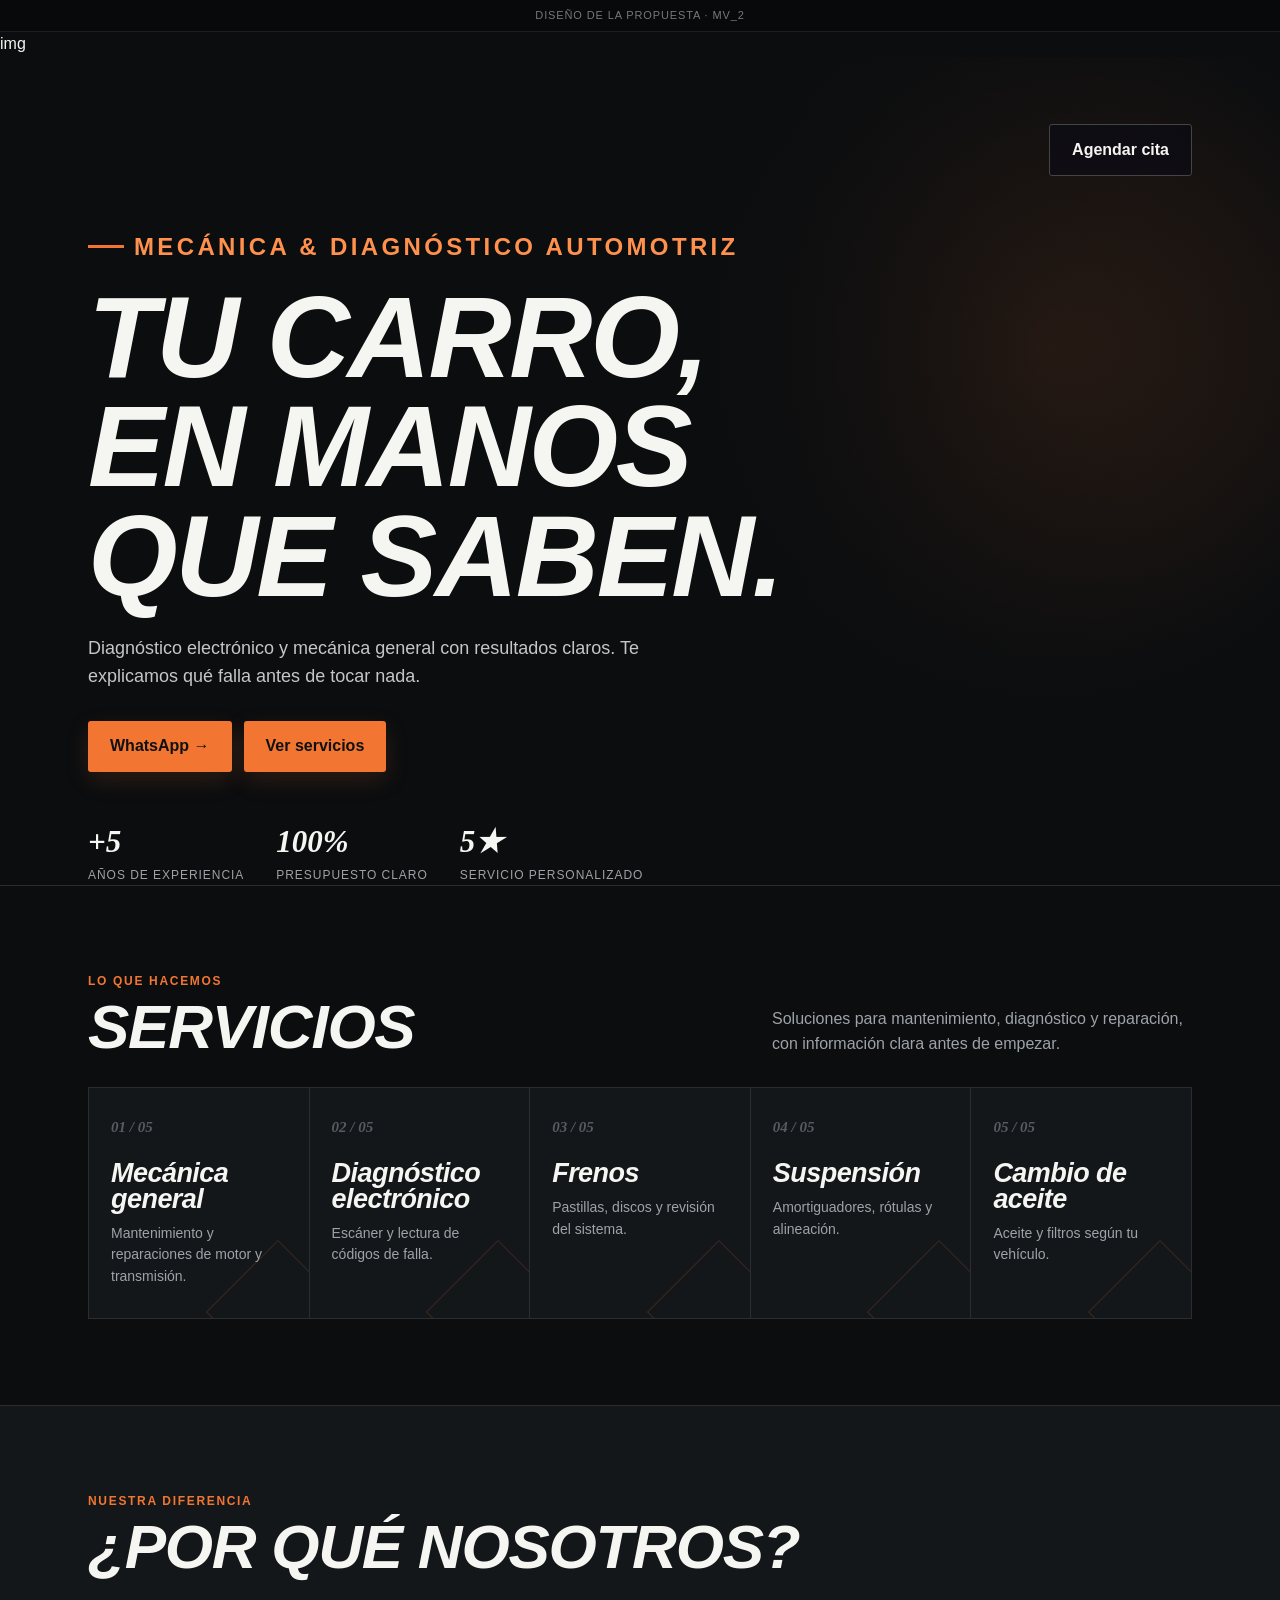
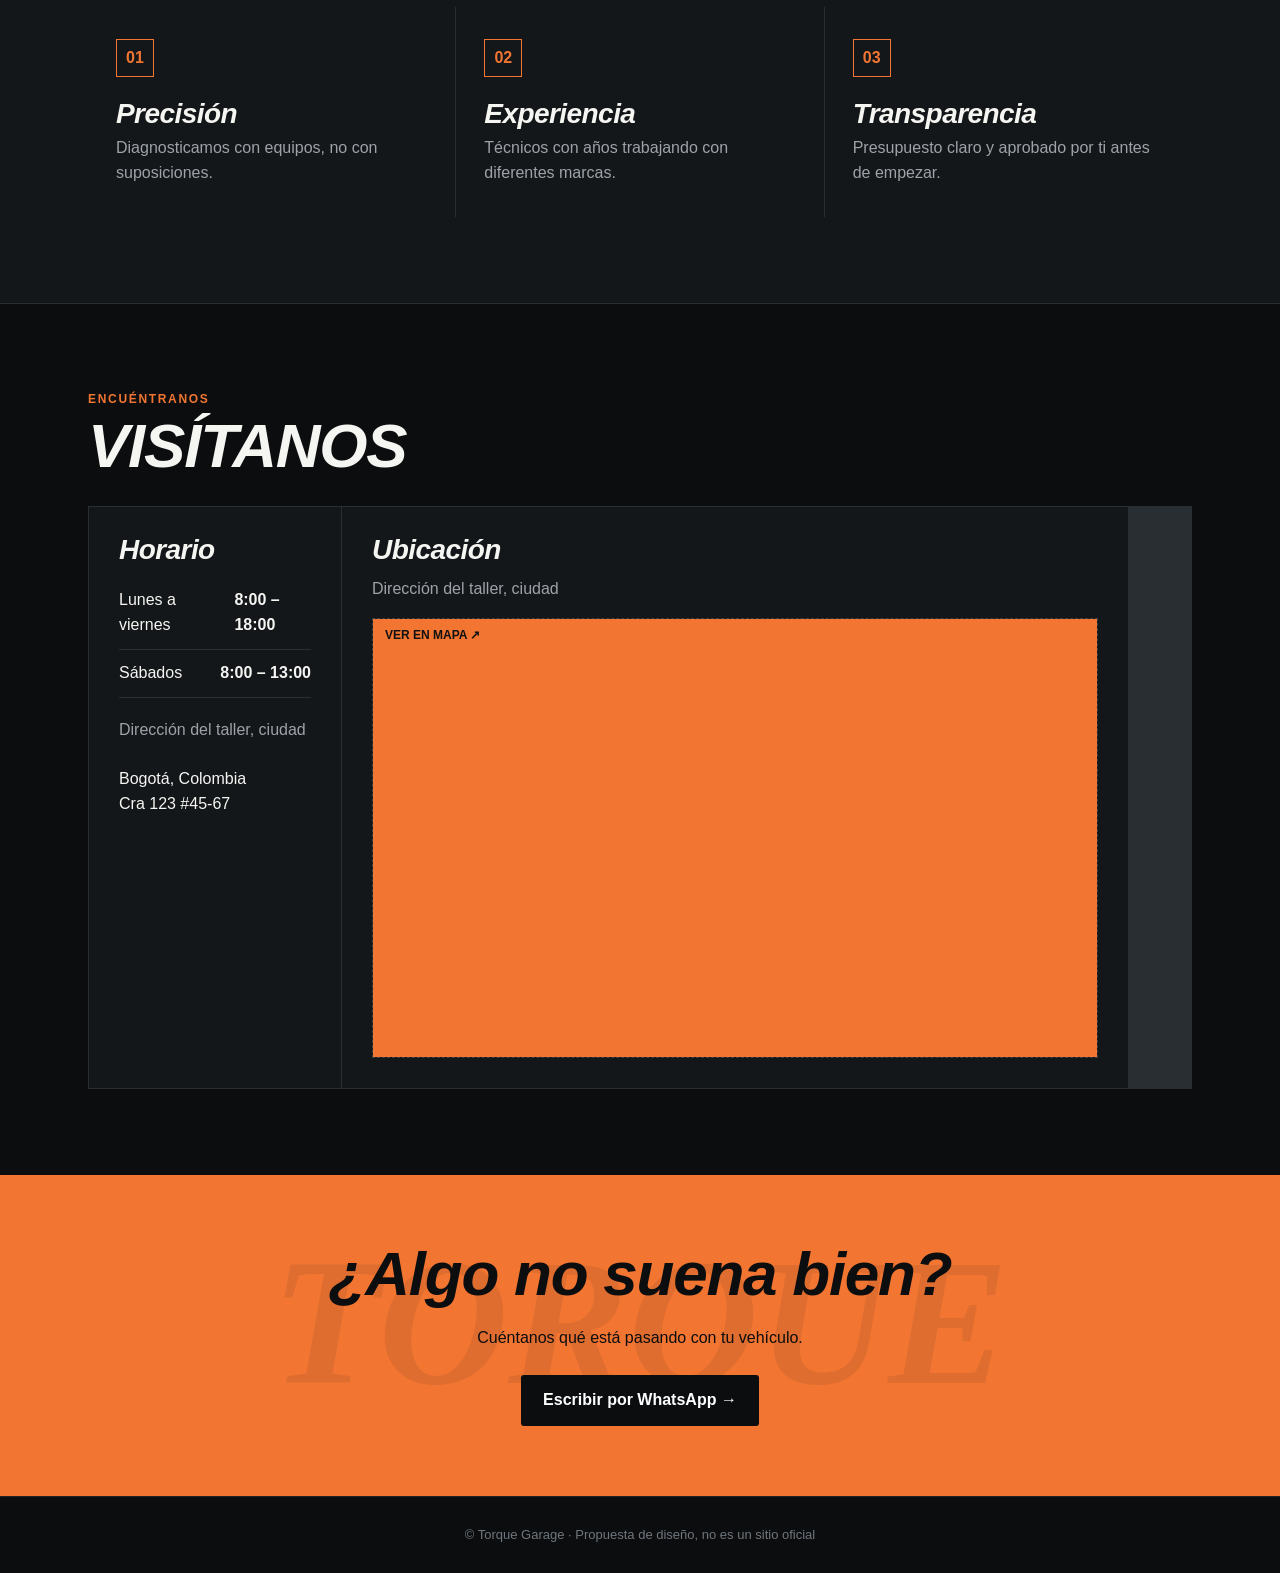
==== commit 6be74b76: "Agregar carrusel infinito en index.html y script main.js para funcionalidad de JavaScript" ====
--- a/Mf2/index.html
+++ b/Mf2/index.html
@@ -16,6 +16,8 @@
     <link rel="icon" href="../Mf2/imagenes/image.svg" type="icon/svg">
 </head>
 <body>
+<!--JavaScript-->
+    <script src="Scripts/main.js"></script>
 
     <!-- AVISO -->
     <div class="tag">
@@ -25,6 +27,20 @@
     <!-- =========================
          HERO
     ========================== -->
+<div class="infinite-carousel">
+
+    <div>
+    </div>
+</div>
+
+<div class =infinite-carousel>
+
+    <div>
+        img
+    </div>
+
+</div>
+
 <header class="hero">
 
 <video 
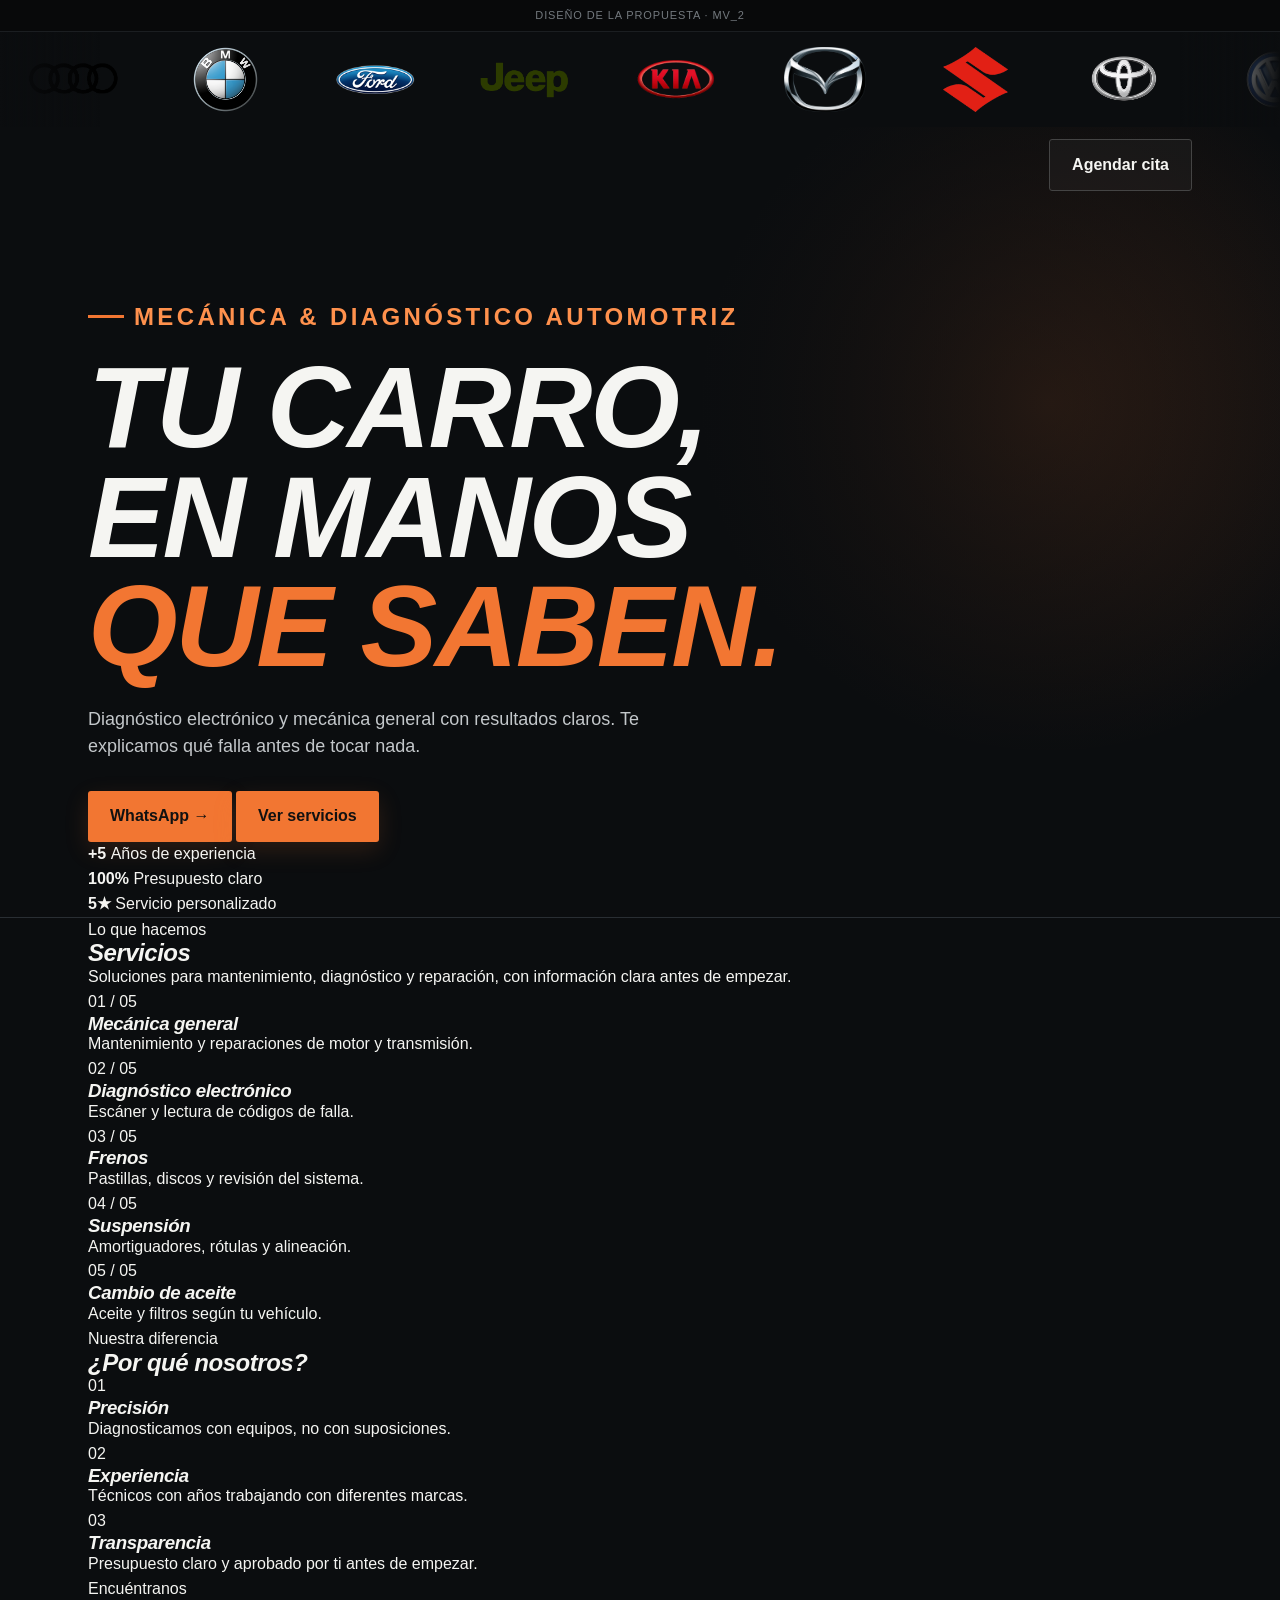
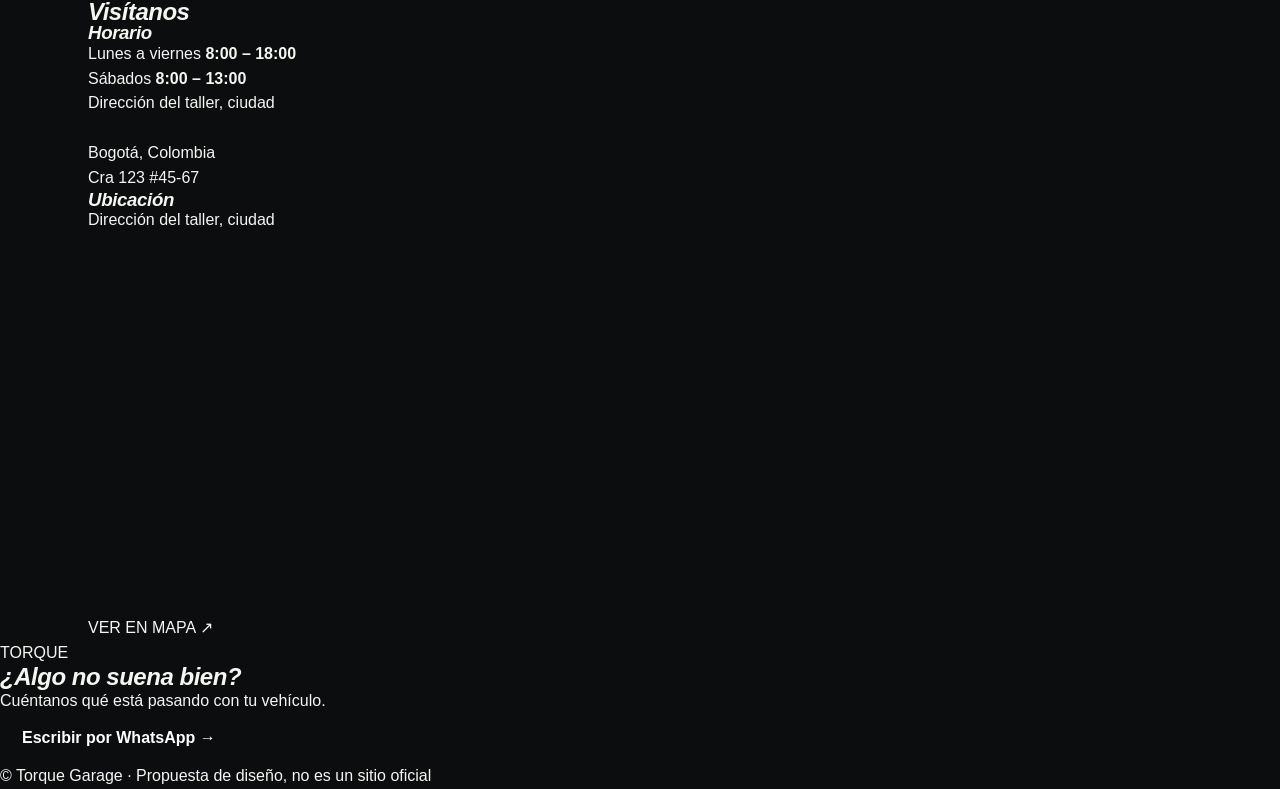
==== commit 1499e77e: "Refactor code structure for improved readability and maintainability" ====
--- a/Mf2/index.html
+++ b/Mf2/index.html
@@ -26,20 +26,103 @@
 
     <!-- =========================
          HERO
-    ========================== -->
-<div class="infinite-carousel">
-
-    <div>
+         ========================== -->
+
+         <!--carrusel infinito-->
+
+<!-- CARRUSEL INFINITO DE MARCAS -->
+<section class="infinite-carousel">
+
+    <div class="carousel-track">
+
+        <!-- GRUPO 1 -->
+        <div class="carousel-group">
+
+            <div class="logo-box">
+                <img src="imagenes/logos/audi.png" alt="Audi">
+            </div>
+
+            <div class="logo-box">
+                <img src="imagenes/logos/BMW.png" alt="BMW">
+            </div>
+
+            <div class="logo-box">
+                <img src="imagenes/logos/Ford.png" alt="Ford">
+            </div>
+
+            <div class="logo-box">
+                <img src="imagenes/logos/JEEP.png" alt="Jeep">
+            </div>
+
+            <div class="logo-box">
+                <img src="imagenes/logos/KIA.png" alt="Kia">
+            </div>
+
+            <div class="logo-box">
+                <img src="imagenes/logos/mazda.png" alt="Mazda">
+            </div>
+
+            <div class="logo-box">
+                <img src="imagenes/logos/suzuki.png" alt="Suzuki">
+            </div>
+
+            <div class="logo-box">
+                <img src="imagenes/logos/TOYOTA.png" alt="Toyota">
+            </div>
+
+            <div class="logo-box">
+                <img src="imagenes/logos/volkswagen.png" alt="Volkswagen">
+            </div>
+
+        </div>
+
+
+        <!-- GRUPO 2: COPIA EXACTA -->
+        <div class="carousel-group" aria-hidden="true">
+
+            <div class="logo-box">
+                <img src="imagenes/logos/audi.png" alt="">
+            </div>
+
+            <div class="logo-box">
+                <img src="imagenes/logos/BMW.png" alt="">
+            </div>
+
+            <div class="logo-box">
+                <img src="imagenes/logos/Ford.png" alt="">
+            </div>
+
+            <div class="logo-box">
+                <img src="imagenes/logos/JEEP.png" alt="">
+            </div>
+
+            <div class="logo-box">
+                <img src="imagenes/logos/KIA.png" alt="">
+            </div>
+
+            <div class="logo-box">
+                <img src="imagenes/logos/mazda.png" alt="">
+            </div>
+
+            <div class="logo-box">
+                <img src="imagenes/logos/suzuki.png" alt="">
+            </div>
+
+            <div class="logo-box">
+                <img src="imagenes/logos/TOYOTA.png" alt="">
+            </div>
+
+            <div class="logo-box">
+                <img src="imagenes/logos/volkswagen.png" alt="">
+            </div>
+
+        </div>
+
     </div>
-</div>
-
-<div class =infinite-carousel>
-
-    <div>
-        img
-    </div>
-
-</div>
+
+</section>
+
+<!---video del hero-->
 
 <header class="hero">
 
@@ -71,13 +154,23 @@
                     <span></span>
                     Mecánica & diagnóstico automotriz
                 </div>
+
 <h1>
+  Tu carro,
+</h1>
+<h1>
+  en manos <br>
+  <span class="texto-naranja">que saben.</span>
+</h1>
+
+<!--<h1 >
     Tu carro,
     <br>
     en manos
     <br>
     que saben.
-</h1>
+</h1> -->
+
                 <p>
                     Diagnóstico electrónico y mecánica general
                     con resultados claros. Te explicamos qué
--- a/Mf2/styles/style.css
+++ b/Mf2/styles/style.css
@@ -70,6 +70,193 @@
     max-width: 100%;
     display: block;
 }
+
+
+
+/*infinite carousel*/
+
+.infinite-carousel {
+
+    width: 100%;
+
+    overflow: hidden;
+
+    position: relative;
+
+    background: #0b0d0f;
+
+    padding: 15px 0;
+
+}
+
+.carousel-track {
+
+    display: flex;
+
+    width: max-content;
+
+    will-change: transform;
+
+    animation: carousel-move 25s linear infinite;
+
+}
+
+.carousel-group {
+
+    display: flex;
+
+    align-items: center;
+
+    justify-content: center;
+
+    gap: 40px;
+
+    padding: 0 20px;
+
+    flex-shrink: 0;
+
+}
+
+
+.logo-box {
+
+    width: 110px;
+
+    height: 65px;
+
+    display: flex;
+
+    align-items: center;
+
+    justify-content: center;
+
+    flex-shrink: 0;
+
+}
+
+.logo-box img[src*="TOYOTA"] {
+    transform: translateY(8px);
+}
+
+
+.logo-box img {
+
+    display: block;
+
+    max-width: 100%;
+
+    max-height: 100%;
+
+    width: auto;
+
+    height: auto;
+
+    object-fit: contain;
+
+}
+
+
+@keyframes carousel-move {
+
+    from {
+
+        transform: translateX(0);
+
+    }
+
+    to {
+
+        transform: translateX(-50%);
+
+    }
+
+}
+
+
+@media (max-width: 768px) {
+
+    .carousel-group {
+
+        gap: 25px;
+
+        padding: 0 12px;
+
+    }
+
+    .logo-box {
+
+        width: 80px;
+
+        height: 55px;
+
+    }
+
+}
+
+@media (max-width: 480px) {
+
+    .carousel-group {
+
+        gap: 18px;
+
+    }
+
+    .logo-box {
+
+        width: 65px;
+
+        height: 45px;
+
+    }
+
+}
+
+
+
+.infinite-carousel::before,
+.infinite-carousel::after {
+
+    content: "";
+
+    position: absolute;
+
+    top: 0;
+
+    width: 100px;
+
+    height: 100%;
+
+    z-index: 2;
+
+    pointer-events: none;
+
+}
+
+.infinite-carousel::before {
+
+    left: 0;
+
+    background: linear-gradient(
+        to right,
+        #0b0d0f,
+        transparent
+    );
+
+}
+
+.infinite-carousel::after {
+
+    right: 0;
+
+    background: linear-gradient(
+        to left,
+        #0b0d0f,
+        transparent
+    );
+
+}
+
+
 
 
 /*video del hero*/
@@ -479,6 +666,38 @@
 }
 
 
+
+.texto-naranja {
+  color: var(--orange);
+  background: transparent;
+  position: relative;
+  display: inline-block; /* Asegura el cálculo correcto de posición */
+}
+
+.texto-naranja.has-cursor::after {
+  content: "";
+  width: 3px; /* Grosor de la línea */
+  height: 80%; /* Altura de la línea */
+  background-color: var(--orange); /* Usa tu variable en lugar del color fijo */
+  position: absolute;
+  top: 50%;
+  right: -10px; /* Distancia respecto al texto */
+  transform: translateY(-50%);
+  border-radius: 18px;
+}
+(
+.texto-naranja.has-cursor:not(.is-animatig)::after {
+
+animation: blink 1s infinite;
+}
+
+@keyframes blink{
+
+    50% {
+        
+    }
+}
+
 /* =========================================
    HERO BUTTONS
 ========================================= */
@@ -872,9 +1091,7 @@
 }
 
 
-/* =========================================
-   MAP
-========================================= */
+/* MAP*/
 
 .map {
 
@@ -919,6 +1136,7 @@
 }
 
 
+
 .map span {
 
     position: relative;
@@ -937,6 +1155,17 @@
     font-weight: 700;
 }
 
+
+.map iframe{
+
+position: relative;
+
+width: 600px;
+height: 400px;
+
+
+
+}
 
 /* =========================================
    CONTACT CTA
@@ -1294,29 +1523,36 @@
 
 /* video background */
 
-.hero.container {
-video {
+.hero-video {
     position: absolute;
-    top: 0;
+    top: -30px;
     left: 0;
+
     width: 100%;
-    height: 100%;
+    height: calc(100% + 30px);
+
     object-fit: cover;
-    z-index: -1;
 }
    
-}
+/*boton de agendar cita*/
 
 .btn.btn-outline{
 
     background-color: rgba(1, 5, 24, 0.356);
 }
 
-
 .btn.btn-outline{
 
-    margin-bottom: -10%;
+    margin-bottom: 1%;
     
 }
 
-
+/*animacion de letras*/
+
+
+.animation{
+
+background-color: red;
+
+
+}
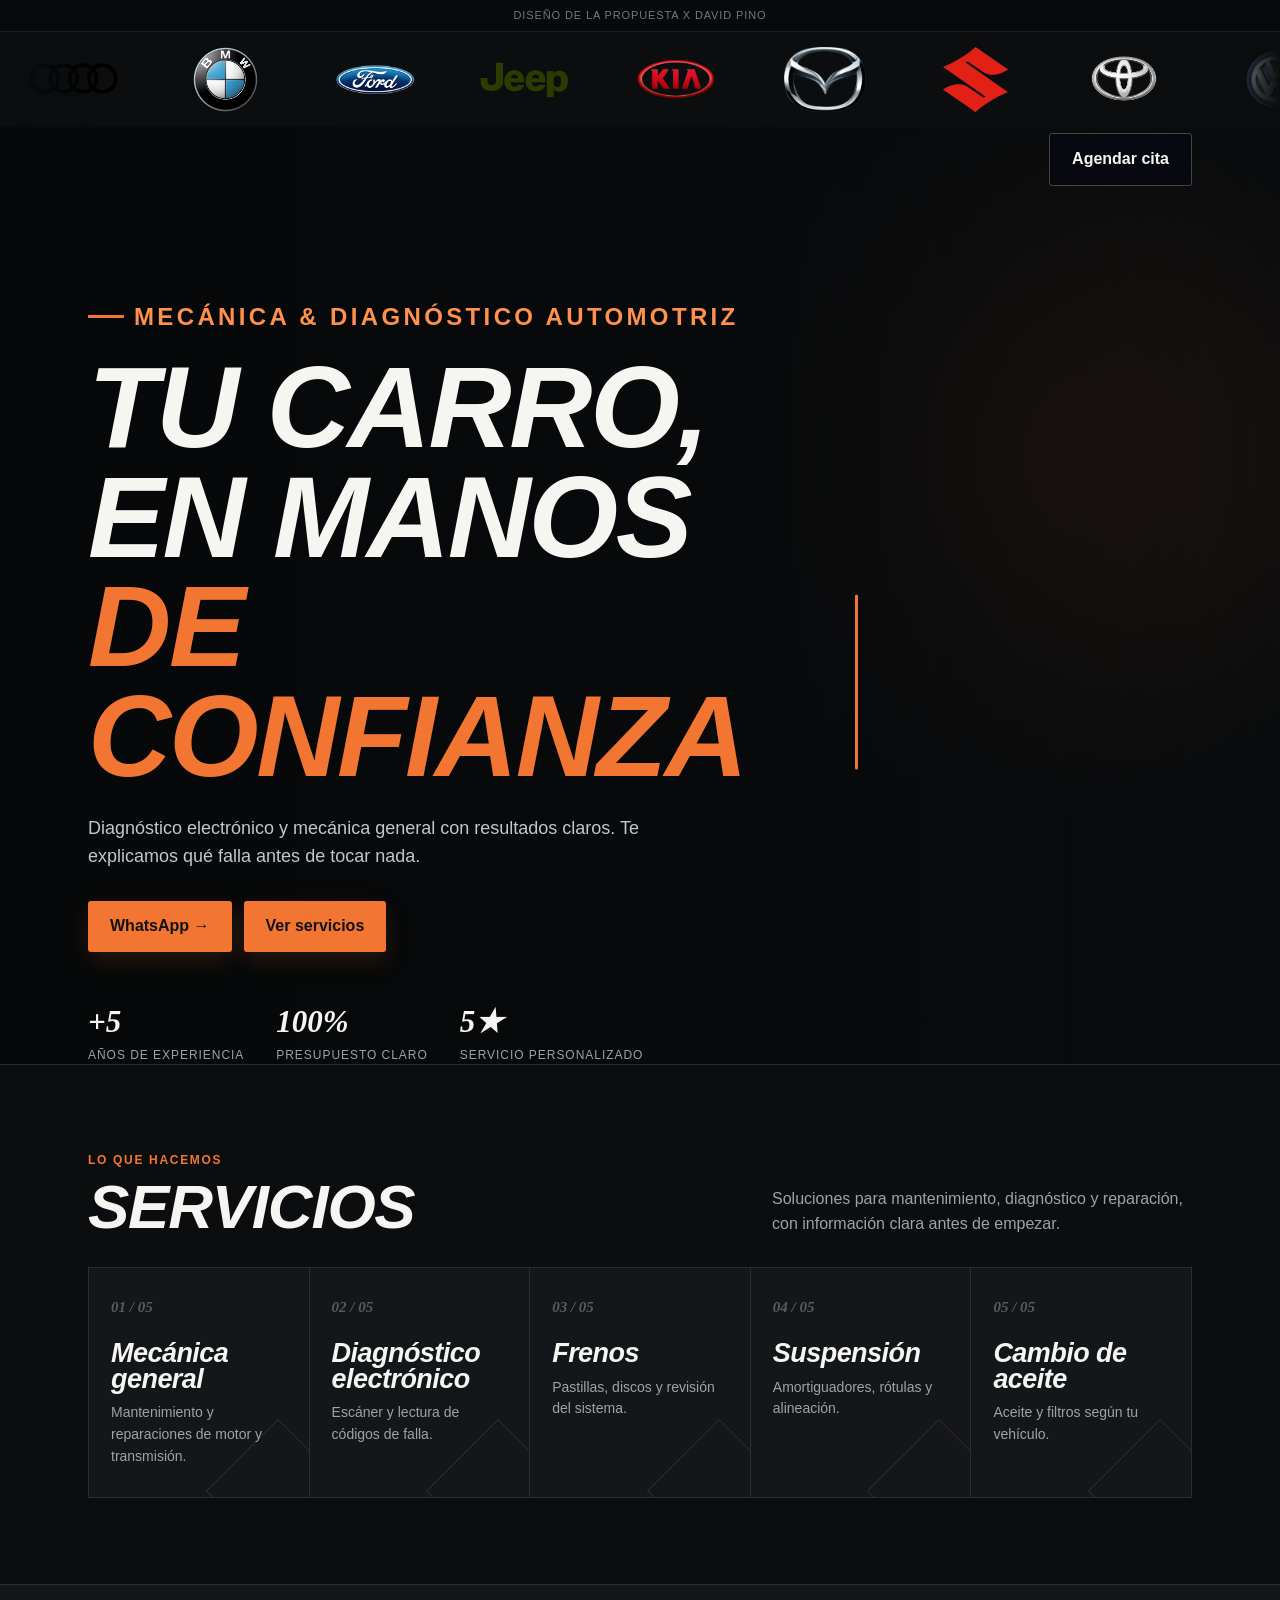
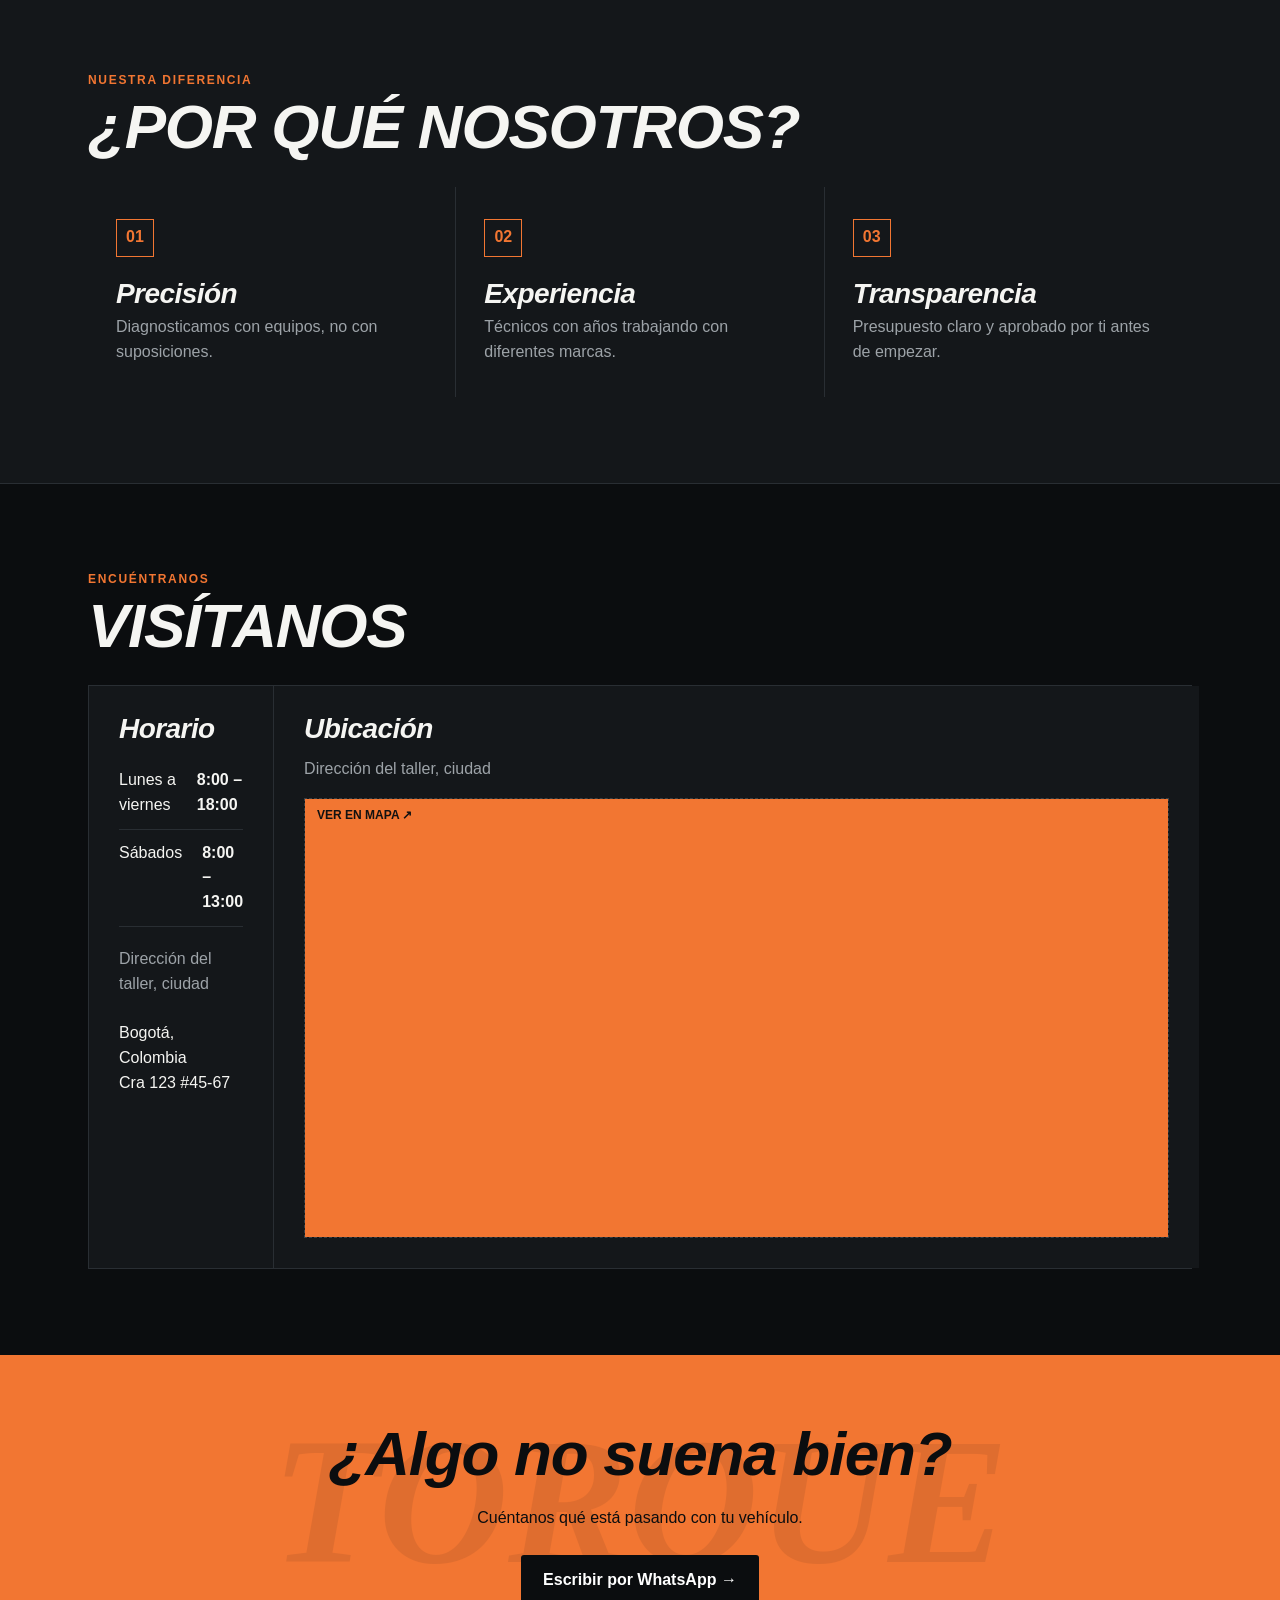
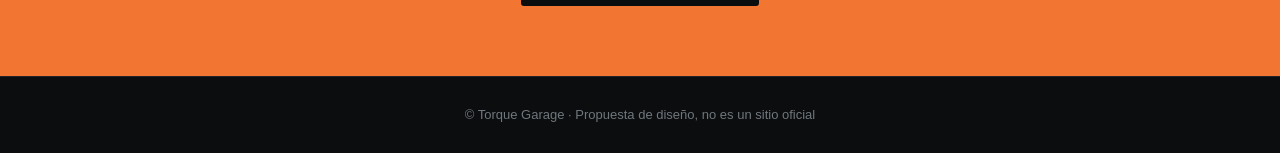
==== commit 1c5453f1: "fenalizacion del proyecto" ====
--- a/Mf2/index.html
+++ b/Mf2/index.html
@@ -21,7 +21,7 @@
 
     <!-- AVISO -->
     <div class="tag">
-        Diseño de la propuesta · MV_2
+        Diseño de la propuesta x David pino
     </div>
 
     <!-- =========================
--- a/Mf2/styles/style.css
+++ b/Mf2/styles/style.css
@@ -262,47 +262,40 @@
 /*video del hero*/
 
 .hero {
-
-position: relative;
-overflow: hidden;
-min-height: 620px;
-
-border-bottom: 1px solid var(--line);
-background: #0b0d0f;
-
+    position: relative;
+    isolation: isolate;
+    overflow: hidden;
+    min-height: 620px;
+    border-bottom: 1px solid var(--line);
+    background: var(--bg);
 }
 
 .hero-video {
-
-position: absolute;
-top: 0;
-left: 0;
-
-width: 100%;
-height: 100%;
-
-z-index: 0;
-
+    position: absolute;
+    top: -30px;
+    left: 0;
+    width: 100%;
+    height: calc(100% + 30px);
+    object-fit: cover;
+    object-position: center center;
+    z-index: -2;
 }
 
 .hero-overlay {
-
-position: absolute;
- inset: 0;
-
- z-index: 1;
-
-background:
-linear-gradient
-(90deg, rgba(5,7,8,.95) 0%, rgba(5,7,8,.80) 45%, rgba(5,7,8,.45) 100%); 
-
+    position: absolute;
+    inset: 0;
+    z-index: -1;
+    background: linear-gradient(
+        90deg,
+        rgba(5, 7, 8, .90) 0%,
+        rgba(5, 7, 8, .65) 50%,
+        rgba(5, 7, 8, .30) 100%
+    );
 }
 
 .hero .container {
-
-position: relative;
-z-index: 3;
-
+    position: relative;
+    z-index: 1;
 }
 
 
@@ -668,33 +661,31 @@
 
 
 .texto-naranja {
-  color: var(--orange);
-  background: transparent;
-  position: relative;
-  display: inline-block; /* Asegura el cálculo correcto de posición */
+    color: var(--orange);
+    background: transparent;
+    position: relative;
+    display: inline-block;
 }
 
 .texto-naranja.has-cursor::after {
-  content: "";
-  width: 3px; /* Grosor de la línea */
-  height: 80%; /* Altura de la línea */
-  background-color: var(--orange); /* Usa tu variable en lugar del color fijo */
-  position: absolute;
-  top: 50%;
-  right: -10px; /* Distancia respecto al texto */
-  transform: translateY(-50%);
-  border-radius: 18px;
-}
-(
+    content: "";
+    width: 3px;
+    height: 80%;
+    background-color: var(--orange);
+    position: absolute;
+    top: 50%;
+    right: -10px;
+    transform: translateY(-50%);
+    border-radius: 18px;
+}
+
 .texto-naranja.has-cursor:not(.is-animatig)::after {
-
-animation: blink 1s infinite;
-}
-
-@keyframes blink{
-
+    animation: blink 1s infinite;
+}
+
+@keyframes blink {
     50% {
-        
+        opacity: 0;
     }
 }
 
@@ -1160,7 +1151,7 @@
 
 position: relative;
 
-width: 600px;
+width: 839px;
 height: 400px;
 
 
